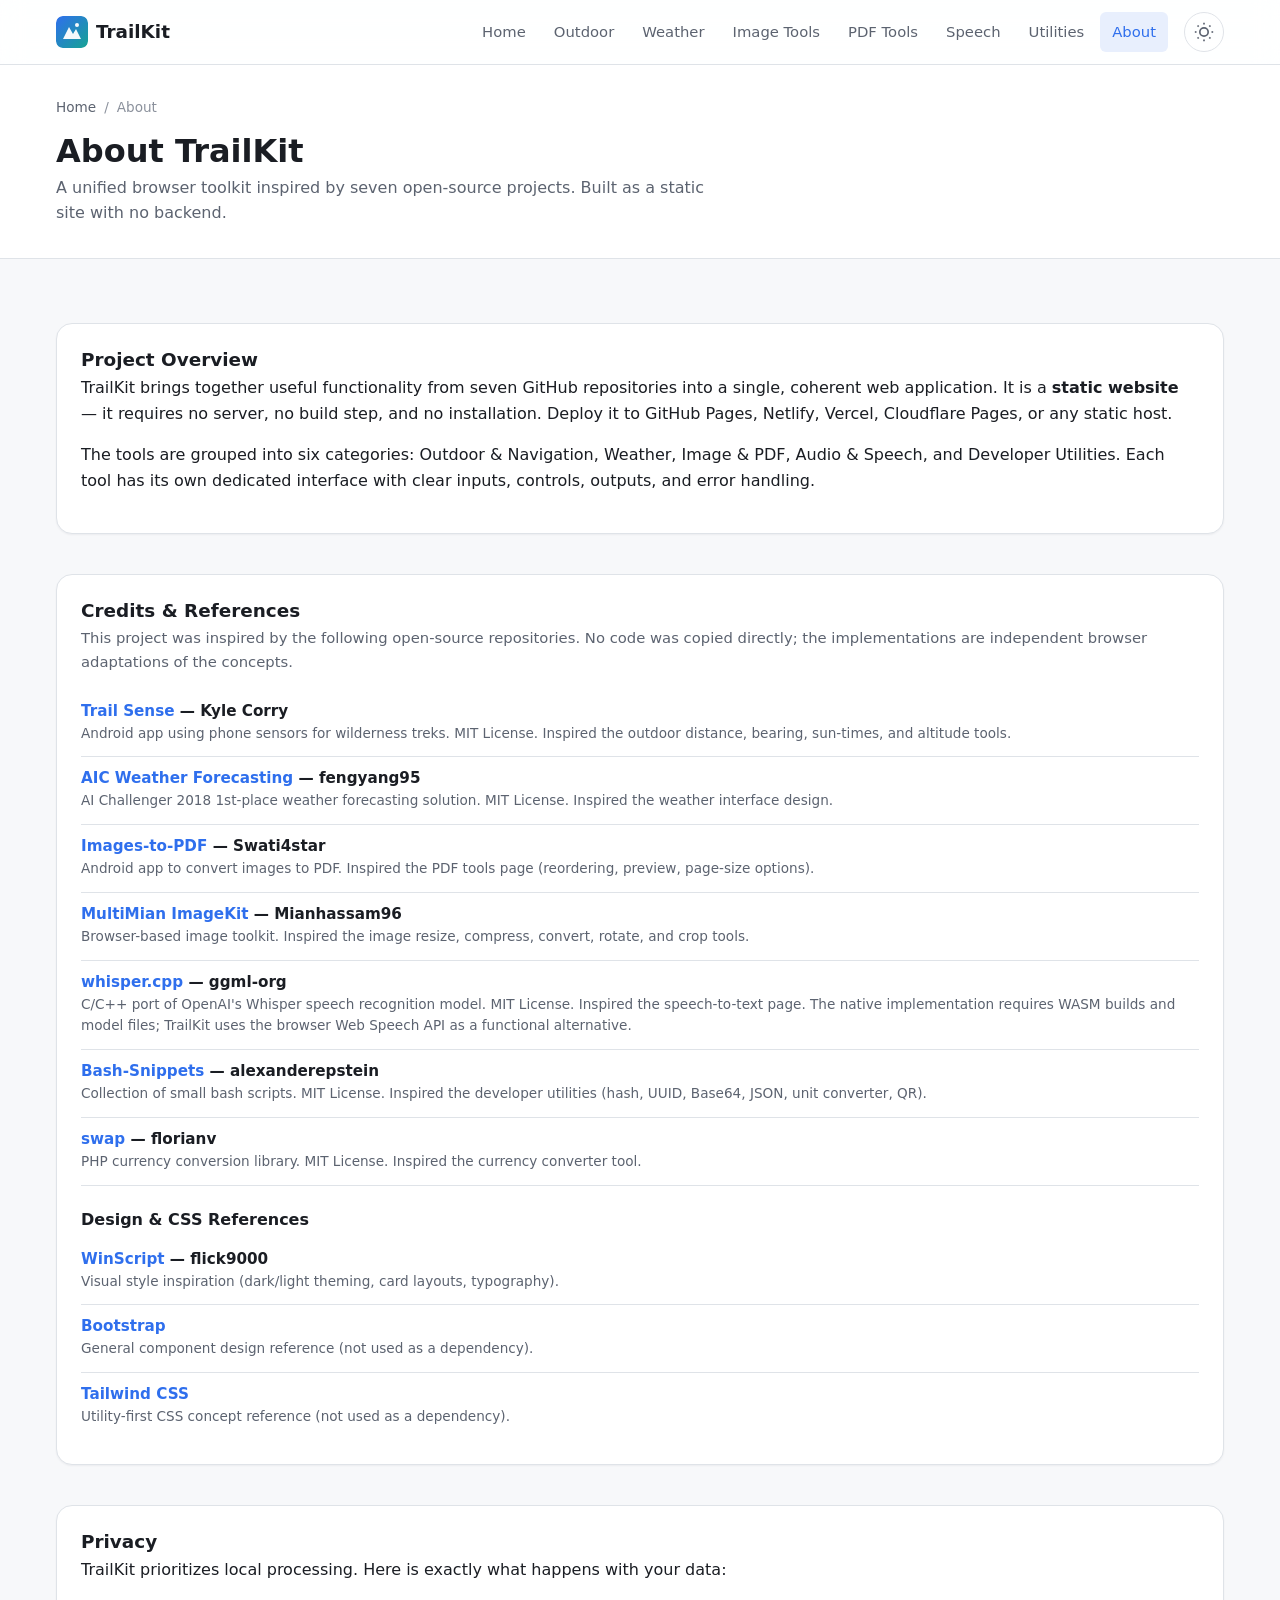
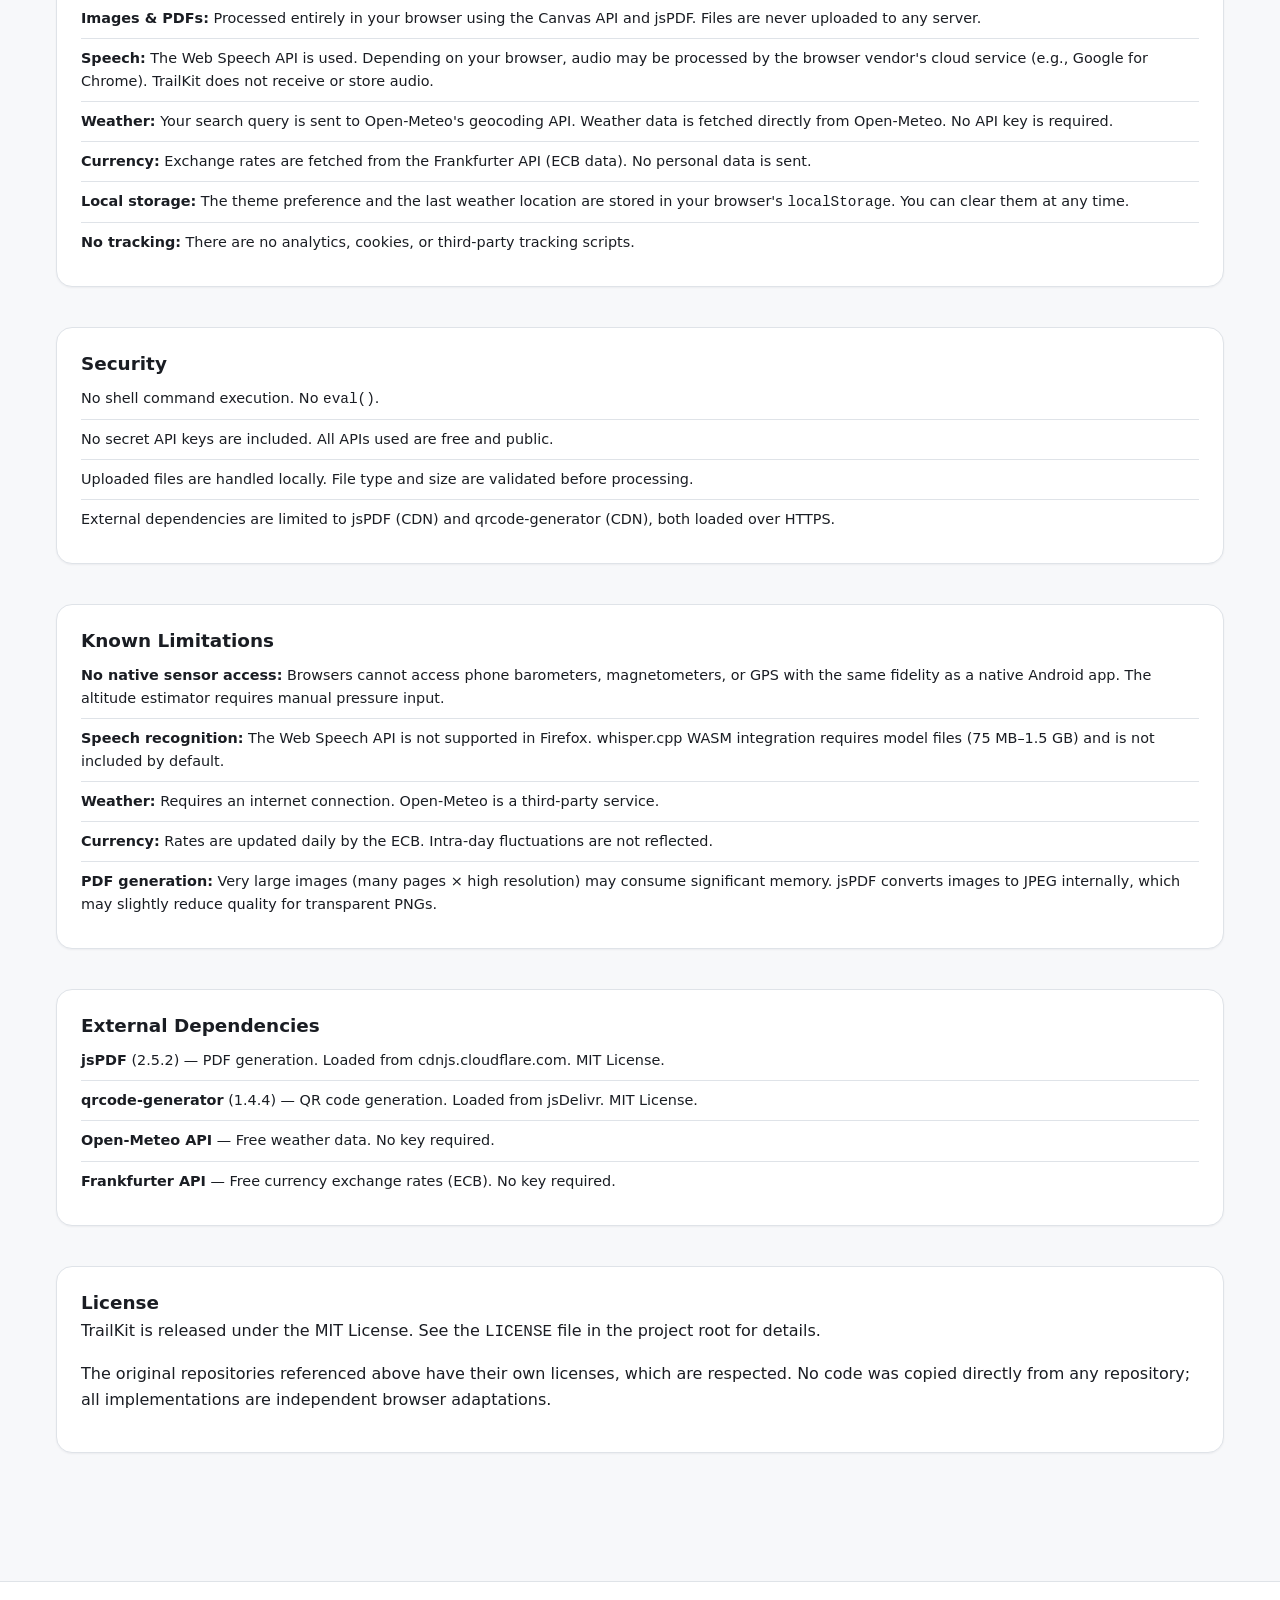
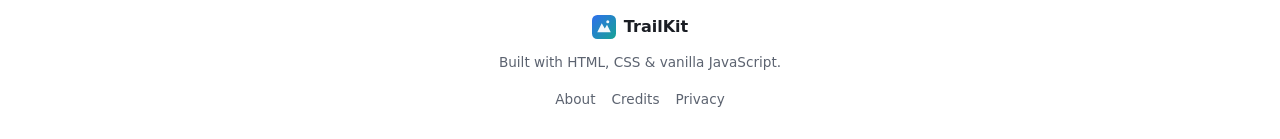
==== pages/about.html @ 89e48602 "Add files via upload" ====
<!DOCTYPE html>
<html lang="en" data-theme="light">
<head>
  <meta charset="UTF-8">
  <meta name="viewport" content="width=device-width, initial-scale=1.0">
  <meta name="description" content="About TrailKit — credits, privacy, security, and known limitations.">
  <title>About — TrailKit</title>
  <link rel="icon" href="../assets/images/logo.svg" type="image/svg+xml">
  <link rel="stylesheet" href="../assets/css/style.css">
  <link rel="stylesheet" href="../assets/css/responsive.css">
  <link rel="stylesheet" href="../assets/css/animations.css">
</head>
<body id="about-page">
  <a href="#main-content" class="skip-link">Skip to main content</a>
  <header class="site-header" id="site-header">
    <div class="header-inner container">
      <a href="../index.html" class="logo" aria-label="TrailKit home">
        <img src="../assets/images/logo.svg" alt="" width="32" height="32" aria-hidden="true">
        <span class="logo-text">TrailKit</span>
      </a>
      <button class="nav-toggle" id="nav-toggle" aria-label="Toggle navigation" aria-expanded="false" aria-controls="main-nav">
        <span class="nav-toggle-bar"></span><span class="nav-toggle-bar"></span><span class="nav-toggle-bar"></span>
      </button>
      <nav class="main-nav" id="main-nav" aria-label="Primary">
        <ul class="nav-list">
          <li><a href="../index.html" class="nav-link">Home</a></li>
          <li><a href="outdoor.html" class="nav-link">Outdoor</a></li>
          <li><a href="weather.html" class="nav-link">Weather</a></li>
          <li><a href="image-tools.html" class="nav-link">Image Tools</a></li>
          <li><a href="pdf-tools.html" class="nav-link">PDF Tools</a></li>
          <li><a href="speech.html" class="nav-link">Speech</a></li>
          <li><a href="utilities.html" class="nav-link">Utilities</a></li>
          <li><a href="about.html" class="nav-link active">About</a></li>
        </ul>
      </nav>
      <button class="theme-toggle" id="theme-toggle" aria-label="Switch to dark theme" title="Toggle theme">
        <svg class="icon-sun" width="20" height="20" viewBox="0 0 24 24" fill="none" stroke="currentColor" stroke-width="2" aria-hidden="true"><circle cx="12" cy="12" r="5"/><line x1="12" y1="1" x2="12" y2="3"/><line x1="12" y1="21" x2="12" y2="23"/><line x1="4.22" y1="4.22" x2="5.64" y2="5.64"/><line x1="18.36" y1="18.36" x2="19.78" y2="19.78"/><line x1="1" y1="12" x2="3" y2="12"/><line x1="21" y1="12" x2="23" y2="12"/><line x1="4.22" y1="19.78" x2="5.64" y2="18.36"/><line x1="18.36" y1="5.64" x2="19.78" y2="4.22"/></svg>
        <svg class="icon-moon" width="20" height="20" viewBox="0 0 24 24" fill="none" stroke="currentColor" stroke-width="2" aria-hidden="true"><path d="M21 12.79A9 9 0 1 1 11.21 3 7 7 0 0 0 21 12.79z"/></svg>
      </button>
    </div>
  </header>

  <main id="main-content">
    <div class="page-header">
      <div class="container">
        <nav class="breadcrumb" aria-label="Breadcrumb">
          <a href="../index.html">Home</a><span aria-hidden="true">/</span><span>About</span>
        </nav>
        <h1>About TrailKit</h1>
        <p>A unified browser toolkit inspired by seven open-source projects. Built as a static site with no backend.</p>
      </div>
    </div>

    <section class="section">
      <div class="container tool-layout tool-layout-wide">

        <div class="card">
          <h2 class="card-title">Project Overview</h2>
          <p>TrailKit brings together useful functionality from seven GitHub repositories into a single, coherent web application. It is a <strong>static website</strong> — it requires no server, no build step, and no installation. Deploy it to GitHub Pages, Netlify, Vercel, Cloudflare Pages, or any static host.</p>
          <p>The tools are grouped into six categories: Outdoor &amp; Navigation, Weather, Image &amp; PDF, Audio &amp; Speech, and Developer Utilities. Each tool has its own dedicated interface with clear inputs, controls, outputs, and error handling.</p>
        </div>

        <div class="card" id="credits">
          <h2 class="card-title">Credits &amp; References</h2>
          <p class="card-desc">This project was inspired by the following open-source repositories. No code was copied directly; the implementations are independent browser adaptations of the concepts.</p>

          <div class="credit-item">
            <div>
              <h4><a href="https://github.com/kylecorry31/Trail-Sense" target="_blank" rel="noopener noreferrer">Trail Sense</a> — Kyle Corry</h4>
              <p>Android app using phone sensors for wilderness treks. MIT License. Inspired the outdoor distance, bearing, sun-times, and altitude tools.</p>
            </div>
          </div>

          <div class="credit-item">
            <div>
              <h4><a href="https://github.com/fengyang95/AIC_Weather_Forecasting" target="_blank" rel="noopener noreferrer">AIC Weather Forecasting</a> — fengyang95</h4>
              <p>AI Challenger 2018 1st-place weather forecasting solution. MIT License. Inspired the weather interface design.</p>
            </div>
          </div>

          <div class="credit-item">
            <div>
              <h4><a href="https://github.com/Swati4star/Images-to-PDF" target="_blank" rel="noopener noreferrer">Images-to-PDF</a> — Swati4star</h4>
              <p>Android app to convert images to PDF. Inspired the PDF tools page (reordering, preview, page-size options).</p>
            </div>
          </div>

          <div class="credit-item">
            <div>
              <h4><a href="https://github.com/Mianhassam96/MultiMian-ImageKit" target="_blank" rel="noopener noreferrer">MultiMian ImageKit</a> — Mianhassam96</h4>
              <p>Browser-based image toolkit. Inspired the image resize, compress, convert, rotate, and crop tools.</p>
            </div>
          </div>

          <div class="credit-item">
            <div>
              <h4><a href="https://github.com/ggml-org/whisper.cpp" target="_blank" rel="noopener noreferrer">whisper.cpp</a> — ggml-org</h4>
              <p>C/C++ port of OpenAI's Whisper speech recognition model. MIT License. Inspired the speech-to-text page. The native implementation requires WASM builds and model files; TrailKit uses the browser Web Speech API as a functional alternative.</p>
            </div>
          </div>

          <div class="credit-item">
            <div>
              <h4><a href="https://github.com/alexanderepstein/Bash-Snippets" target="_blank" rel="noopener noreferrer">Bash-Snippets</a> — alexanderepstein</h4>
              <p>Collection of small bash scripts. MIT License. Inspired the developer utilities (hash, UUID, Base64, JSON, unit converter, QR).</p>
            </div>
          </div>

          <div class="credit-item">
            <div>
              <h4><a href="https://github.com/florianv/swap" target="_blank" rel="noopener noreferrer">swap</a> — florianv</h4>
              <p>PHP currency conversion library. MIT License. Inspired the currency converter tool.</p>
            </div>
          </div>

          <h3 style="margin-top:var(--space-5);font-size:1rem">Design &amp; CSS References</h3>
          <div class="credit-item">
            <div>
              <h4><a href="https://github.com/flick9000/winscript" target="_blank" rel="noopener noreferrer">WinScript</a> — flick9000</h4>
              <p>Visual style inspiration (dark/light theming, card layouts, typography).</p>
            </div>
          </div>
          <div class="credit-item">
            <div>
              <h4><a href="https://getbootstrap.com/" target="_blank" rel="noopener noreferrer">Bootstrap</a></h4>
              <p>General component design reference (not used as a dependency).</p>
            </div>
          </div>
          <div class="credit-item">
            <div>
              <h4><a href="https://tailwindcss.com/" target="_blank" rel="noopener noreferrer">Tailwind CSS</a></h4>
              <p>Utility-first CSS concept reference (not used as a dependency).</p>
            </div>
          </div>
        </div>

        <div class="card" id="privacy">
          <h2 class="card-title">Privacy</h2>
          <p>TrailKit prioritizes local processing. Here is exactly what happens with your data:</p>
          <ul class="list-plain">
            <li><strong>Images &amp; PDFs:</strong> Processed entirely in your browser using the Canvas API and jsPDF. Files are never uploaded to any server.</li>
            <li><strong>Speech:</strong> The Web Speech API is used. Depending on your browser, audio may be processed by the browser vendor's cloud service (e.g., Google for Chrome). TrailKit does not receive or store audio.</li>
            <li><strong>Weather:</strong> Your search query is sent to Open-Meteo's geocoding API. Weather data is fetched directly from Open-Meteo. No API key is required.</li>
            <li><strong>Currency:</strong> Exchange rates are fetched from the Frankfurter API (ECB data). No personal data is sent.</li>
            <li><strong>Local storage:</strong> The theme preference and the last weather location are stored in your browser's <code>localStorage</code>. You can clear them at any time.</li>
            <li><strong>No tracking:</strong> There are no analytics, cookies, or third-party tracking scripts.</li>
          </ul>
        </div>

        <div class="card" id="security">
          <h2 class="card-title">Security</h2>
          <ul class="list-plain">
            <li>No shell command execution. No <code>eval()</code>.</li>
            <li>No secret API keys are included. All APIs used are free and public.</li>
            <li>Uploaded files are handled locally. File type and size are validated before processing.</li>
            <li>External dependencies are limited to jsPDF (CDN) and qrcode-generator (CDN), both loaded over HTTPS.</li>
          </ul>
        </div>

        <div class="card" id="limitations">
          <h2 class="card-title">Known Limitations</h2>
          <ul class="list-plain">
            <li><strong>No native sensor access:</strong> Browsers cannot access phone barometers, magnetometers, or GPS with the same fidelity as a native Android app. The altitude estimator requires manual pressure input.</li>
            <li><strong>Speech recognition:</strong> The Web Speech API is not supported in Firefox. whisper.cpp WASM integration requires model files (75 MB–1.5 GB) and is not included by default.</li>
            <li><strong>Weather:</strong> Requires an internet connection. Open-Meteo is a third-party service.</li>
            <li><strong>Currency:</strong> Rates are updated daily by the ECB. Intra-day fluctuations are not reflected.</li>
            <li><strong>PDF generation:</strong> Very large images (many pages × high resolution) may consume significant memory. jsPDF converts images to JPEG internally, which may slightly reduce quality for transparent PNGs.</li>
          </ul>
        </div>

        <div class="card">
          <h2 class="card-title">External Dependencies</h2>
          <ul class="list-plain">
            <li><strong>jsPDF</strong> (2.5.2) — PDF generation. Loaded from cdnjs.cloudflare.com. MIT License.</li>
            <li><strong>qrcode-generator</strong> (1.4.4) — QR code generation. Loaded from jsDelivr. MIT License.</li>
            <li><strong>Open-Meteo API</strong> — Free weather data. No key required.</li>
            <li><strong>Frankfurter API</strong> — Free currency exchange rates (ECB). No key required.</li>
          </ul>
        </div>

        <div class="card">
          <h2 class="card-title">License</h2>
          <p>TrailKit is released under the MIT License. See the <code>LICENSE</code> file in the project root for details.</p>
          <p>The original repositories referenced above have their own licenses, which are respected. No code was copied directly from any repository; all implementations are independent browser adaptations.</p>
        </div>

      </div>
    </section>
  </main>

  <footer class="site-footer">
    <div class="container footer-inner">
      <div class="footer-brand"><img src="../assets/images/logo.svg" alt="" width="24" height="24" aria-hidden="true"><span>TrailKit</span></div>
      <p class="footer-note">Built with HTML, CSS &amp; vanilla JavaScript.</p>
      <nav aria-label="Footer"><ul class="footer-links"><li><a href="about.html">About</a></li><li><a href="about.html#credits">Credits</a></li><li><a href="about.html#privacy">Privacy</a></li></ul></nav>
    </div>
  </footer>

  <script src="../assets/js/theme.js"></script>
  <script src="../assets/js/navigation.js"></script>
  <script src="../assets/js/app.js"></script>
</body>
</html>
---- assets/css/style.css ----
/* ==========================================================================
   TrailKit — Core Stylesheet
   Design system: tokens, reset, layout, components
   ========================================================================== */

/* ---- Design Tokens ---- */
:root {
  --color-bg: #f7f8fa;
  --color-bg-alt: #eef0f4;
  --color-surface: #ffffff;
  --color-surface-2: #f2f4f7;
  --color-border: #dfe3e8;
  --color-text: #1a1d23;
  --color-text-muted: #5c6370;
  --color-text-subtle: #8b919c;
  --color-primary: #2f6fed;
  --color-primary-hover: #1f5bd1;
  --color-primary-soft: #e8effd;
  --color-accent: #16a394;
  --color-danger: #d93a3a;
  --color-danger-soft: #fdecec;
  --color-success: #1f9d55;
  --color-success-soft: #e9f7ef;
  --color-warning: #b7791f;
  --color-warning-soft: #fdf6e6;

  --shadow-sm: 0 1px 2px rgba(16, 24, 40, 0.05);
  --shadow-md: 0 4px 12px rgba(16, 24, 40, 0.08);
  --shadow-lg: 0 12px 32px rgba(16, 24, 40, 0.12);
  --shadow-focus: 0 0 0 3px rgba(47, 111, 237, 0.35);

  --radius-sm: 6px;
  --radius-md: 10px;
  --radius-lg: 16px;
  --radius-full: 999px;

  --font-sans: system-ui, -apple-system, "Segoe UI", Roboto, Helvetica, Arial, sans-serif;
  --font-mono: ui-monospace, "SF Mono", "Cascadia Code", Menlo, Consolas, monospace;

  --space-1: 0.25rem;
  --space-2: 0.5rem;
  --space-3: 0.75rem;
  --space-4: 1rem;
  --space-5: 1.5rem;
  --space-6: 2rem;
  --space-7: 3rem;
  --space-8: 4rem;

  --container-max: 1200px;
  --header-height: 64px;

  --transition-fast: 150ms ease;
  --transition-base: 250ms ease;
  --transition-slow: 400ms cubic-bezier(0.22, 1, 0.36, 1);
}

[data-theme="dark"] {
  --color-bg: #0f1117;
  --color-bg-alt: #161923;
  --color-surface: #1c1f2a;
  --color-surface-2: #252936;
  --color-border: #2e3341;
  --color-text: #e8eaef;
  --color-text-muted: #9aa1b0;
  --color-text-subtle: #6b7280;
  --color-primary: #5b8def;
  --color-primary-hover: #7aa5f5;
  --color-primary-soft: #1e2a45;
  --color-accent: #2dd4bf;
  --color-danger: #f05252;
  --color-danger-soft: #3a1e1e;
  --color-success: #34d399;
  --color-success-soft: #14301f;
  --color-warning: #fbbf24;
  --color-warning-soft: #362b12;

  --shadow-sm: 0 1px 2px rgba(0, 0, 0, 0.4);
  --shadow-md: 0 4px 12px rgba(0, 0, 0, 0.5);
  --shadow-lg: 0 12px 32px rgba(0, 0, 0, 0.6);
  --shadow-focus: 0 0 0 3px rgba(91, 141, 239, 0.45);
}

/* ---- Reset & Base ---- */
*, *::before, *::after { box-sizing: border-box; }

html { scroll-behavior: smooth; }

body {
  margin: 0;
  font-family: var(--font-sans);
  font-size: 1rem;
  line-height: 1.6;
  color: var(--color-text);
  background: var(--color-bg);
  -webkit-font-smoothing: antialiased;
  text-rendering: optimizeLegibility;
}

img, svg { display: block; max-width: 100%; }

a { color: var(--color-primary); text-decoration: none; }
a:hover { text-decoration: underline; }

button, input, select, textarea { font: inherit; color: inherit; }

h1, h2, h3, h4 { margin: 0 0 0.5em; line-height: 1.25; font-weight: 700; }

p { margin: 0 0 1em; }

/* Focus visibility */
:focus-visible {
  outline: none;
  box-shadow: var(--shadow-focus);
  border-radius: var(--radius-sm);
}

/* Skip link */
.skip-link {
  position: absolute;
  top: -100px;
  left: var(--space-4);
  z-index: 1000;
  padding: var(--space-2) var(--space-4);
  background: var(--color-primary);
  color: #fff;
  border-radius: var(--radius-sm);
  transition: top var(--transition-fast);
}
.skip-link:focus { top: var(--space-2); text-decoration: none; }

/* ---- Layout ---- */
.container {
  width: 100%;
  max-width: var(--container-max);
  margin-inline: auto;
  padding-inline: var(--space-4);
}

.section { padding-block: var(--space-8); }
.section-alt { background: var(--color-bg-alt); }

.section-header { max-width: 640px; margin-bottom: var(--space-6); }
.section-title { font-size: clamp(1.5rem, 3vw, 2rem); }
.section-subtitle { color: var(--color-text-muted); margin: 0; }

.hidden { display: none !important; }

/* ---- Header ---- */
.site-header {
  position: sticky;
  top: 0;
  z-index: 100;
  background: color-mix(in srgb, var(--color-surface) 88%, transparent);
  backdrop-filter: blur(12px);
  -webkit-backdrop-filter: blur(12px);
  border-bottom: 1px solid var(--color-border);
}

.header-inner {
  display: flex;
  align-items: center;
  gap: var(--space-4);
  height: var(--header-height);
}

.logo {
  display: inline-flex;
  align-items: center;
  gap: var(--space-2);
  font-weight: 800;
  font-size: 1.15rem;
  color: var(--color-text);
  text-decoration: none;
  flex-shrink: 0;
}
.logo:hover { text-decoration: none; }
.logo img { border-radius: var(--radius-sm); }

.main-nav { margin-left: auto; }

.nav-list {
  display: flex;
  gap: var(--space-1);
  list-style: none;
  margin: 0;
  padding: 0;
}

.nav-link {
  display: inline-block;
  padding: var(--space-2) var(--space-3);
  border-radius: var(--radius-sm);
  color: var(--color-text-muted);
  font-size: 0.925rem;
  font-weight: 500;
  text-decoration: none;
  transition: background var(--transition-fast), color var(--transition-fast);
}
.nav-link:hover { background: var(--color-surface-2); color: var(--color-text); text-decoration: none; }
.nav-link.active { color: var(--color-primary); background: var(--color-primary-soft); }

.nav-toggle {
  display: none;
  flex-direction: column;
  justify-content: center;
  gap: 5px;
  width: 44px;
  height: 44px;
  margin-left: auto;
  padding: var(--space-2);
  background: transparent;
  border: 1px solid var(--color-border);
  border-radius: var(--radius-sm);
  cursor: pointer;
}
.nav-toggle-bar {
  display: block;
  width: 100%;
  height: 2px;
  background: var(--color-text);
  border-radius: 2px;
  transition: transform var(--transition-base), opacity var(--transition-base);
}
.nav-toggle[aria-expanded="true"] .nav-toggle-bar:nth-child(1) { transform: translateY(7px) rotate(45deg); }
.nav-toggle[aria-expanded="true"] .nav-toggle-bar:nth-child(2) { opacity: 0; }
.nav-toggle[aria-expanded="true"] .nav-toggle-bar:nth-child(3) { transform: translateY(-7px) rotate(-45deg); }

.theme-toggle {
  display: inline-flex;
  align-items: center;
  justify-content: center;
  width: 40px;
  height: 40px;
  flex-shrink: 0;
  background: transparent;
  border: 1px solid var(--color-border);
  border-radius: var(--radius-full);
  color: var(--color-text-muted);
  cursor: pointer;
  transition: background var(--transition-fast), color var(--transition-fast), border-color var(--transition-fast);
}
.theme-toggle:hover { background: var(--color-surface-2); color: var(--color-text); }
.theme-toggle .icon-moon { display: none; }
[data-theme="dark"] .theme-toggle .icon-sun { display: none; }
[data-theme="dark"] .theme-toggle .icon-moon { display: block; }

/* ---- Hero ---- */
.hero {
  padding-block: var(--space-8);
  background: linear-gradient(160deg, var(--color-primary-soft) 0%, var(--color-bg) 60%);
  border-bottom: 1px solid var(--color-border);
}
.hero-inner {
  display: grid;
  grid-template-columns: 1.1fr 0.9fr;
  gap: var(--space-7);
  align-items: center;
}
.hero-title {
  font-size: clamp(2rem, 5vw, 3.25rem);
  letter-spacing: -0.02em;
}
.hero-title .highlight { color: var(--color-primary); }
.hero-subtitle {
  font-size: 1.125rem;
  color: var(--color-text-muted);
  max-width: 46ch;
}
.hero-actions { display: flex; gap: var(--space-3); flex-wrap: wrap; margin-top: var(--space-4); }

.hero-visual {
  position: relative;
  min-height: 260px;
}
.hero-card {
  position: absolute;
  display: flex;
  align-items: center;
  gap: var(--space-2);
  padding: var(--space-3) var(--space-4);
  background: var(--color-surface);
  border: 1px solid var(--color-border);
  border-radius: var(--radius-md);
  box-shadow: var(--shadow-md);
  font-size: 0.9rem;
  font-weight: 600;
  color: var(--color-text-muted);
  animation: float 6s ease-in-out infinite;
}
.hero-card svg { color: var(--color-primary); flex-shrink: 0; }
.hero-card-1 { top: 8%; left: 4%; animation-delay: 0s; }
.hero-card-2 { top: 40%; right: 2%; animation-delay: 1.5s; }
.hero-card-3 { bottom: 6%; left: 14%; animation-delay: 3s; }

/* ---- Buttons ---- */
.btn {
  display: inline-flex;
  align-items: center;
  justify-content: center;
  gap: var(--space-2);
  min-height: 44px;
  padding: var(--space-2) var(--space-5);
  border: 1px solid transparent;
  border-radius: var(--radius-md);
  font-size: 0.95rem;
  font-weight: 600;
  line-height: 1;
  cursor: pointer;
  text-decoration: none;
  transition: background var(--transition-fast), color var(--transition-fast), border-color var(--transition-fast), transform var(--transition-fast), box-shadow var(--transition-fast);
  user-select: none;
}
.btn:active { transform: translateY(1px); }
.btn:disabled { opacity: 0.55; cursor: not-allowed; transform: none; }

.btn-primary { background: var(--color-primary); color: #fff; }
.btn-primary:hover:not(:disabled) { background: var(--color-primary-hover); text-decoration: none; box-shadow: var(--shadow-md); }

.btn-outline { background: var(--color-surface); color: var(--color-text); border-color: var(--color-border); }
.btn-outline:hover:not(:disabled) { background: var(--color-surface-2); text-decoration: none; }

.btn-danger { background: var(--color-danger); color: #fff; }
.btn-danger:hover:not(:disabled) { filter: brightness(0.92); text-decoration: none; }

.btn-ghost { background: transparent; color: var(--color-text-muted); border-color: transparent; }
.btn-ghost:hover:not(:disabled) { background: var(--color-surface-2); color: var(--color-text); text-decoration: none; }

.btn-sm { min-height: 36px; padding: var(--space-1) var(--space-3); font-size: 0.85rem; }
.btn-block { width: 100%; }

/* ---- Forms & Inputs ---- */
.field { margin-bottom: var(--space-4); }
.field label {
  display: block;
  margin-bottom: var(--space-1);
  font-size: 0.875rem;
  font-weight: 600;
  color: var(--color-text);
}
.field-hint { display: block; margin-top: var(--space-1); font-size: 0.8rem; color: var(--color-text-subtle); }

.input, .select, .textarea {
  width: 100%;
  min-height: 44px;
  padding: var(--space-2) var(--space-3);
  background: var(--color-surface);
  border: 1px solid var(--color-border);
  border-radius: var(--radius-sm);
  color: var(--color-text);
  transition: border-color var(--transition-fast), box-shadow var(--transition-fast);
}
.input:focus, .select:focus, .textarea:focus {
  outline: none;
  border-color: var(--color-primary);
  box-shadow: var(--shadow-focus);
}
.textarea { min-height: 120px; resize: vertical; font-family: var(--font-mono); font-size: 0.9rem; }
.input[type="color"] { padding: 2px; height: 44px; cursor: pointer; }
input[type="range"] { width: 100%; accent-color: var(--color-primary); }

.input-group { display: flex; gap: var(--space-2); }
.input-group .input { flex: 1; }

.search-input { max-width: 480px; }

/* ---- Cards ---- */
.card {
  background: var(--color-surface);
  border: 1px solid var(--color-border);
  border-radius: var(--radius-lg);
  padding: var(--space-5);
  box-shadow: var(--shadow-sm);
}
.card + .card { margin-top: var(--space-4); }

.card-title { font-size: 1.15rem; margin-bottom: var(--space-1); }
.card-desc { color: var(--color-text-muted); font-size: 0.925rem; margin-bottom: var(--space-4); }

/* ---- Tool Grid ---- */
.tool-search { margin-bottom: var(--space-4); }

.category-filter {
  display: flex;
  flex-wrap: wrap;
  gap: var(--space-2);
  margin-bottom: var(--space-5);
}
.filter-btn {
  padding: var(--space-2) var(--space-4);
  background: var(--color-surface);
  border: 1px solid var(--color-border);
  border-radius: var(--radius-full);
  font-size: 0.875rem;
  font-weight: 500;
  color: var(--color-text-muted);
  cursor: pointer;
  transition: all var(--transition-fast);
}
.filter-btn:hover { border-color: var(--color-primary); color: var(--color-primary); }
.filter-btn.active { background: var(--color-primary); border-color: var(--color-primary); color: #fff; }

.tool-grid {
  display: grid;
  grid-template-columns: repeat(auto-fill, minmax(280px, 1fr));
  gap: var(--space-4);
}

.tool-card {
  display: flex;
  flex-direction: column;
  background: var(--color-surface);
  border: 1px solid var(--color-border);
  border-radius: var(--radius-lg);
  padding: var(--space-5);
  box-shadow: var(--shadow-sm);
  transition: transform var(--transition-base), box-shadow var(--transition-base), border-color var(--transition-base);
  text-decoration: none;
  color: inherit;
}
.tool-card:hover {
  transform: translateY(-3px);
  box-shadow: var(--shadow-lg);
  border-color: var(--color-primary);
  text-decoration: none;
}
.tool-card-icon {
  display: inline-flex;
  align-items: center;
  justify-content: center;
  width: 44px;
  height: 44px;
  margin-bottom: var(--space-3);
  border-radius: var(--radius-md);
  background: var(--color-primary-soft);
  color: var(--color-primary);
}
.tool-card-title { font-size: 1.05rem; margin-bottom: var(--space-1); }
.tool-card-desc { font-size: 0.875rem; color: var(--color-text-muted); margin: 0; flex: 1; }
.tool-card-tag {
  align-self: flex-start;
  margin-top: var(--space-3);
  padding: 2px 10px;
  font-size: 0.75rem;
  font-weight: 600;
  border-radius: var(--radius-full);
  background: var(--color-surface-2);
  color: var(--color-text-muted);
  text-transform: capitalize;
}

.no-results { text-align: center; color: var(--color-text-muted); padding: var(--space-6); }

/* ---- Feature Grid ---- */
.feature-grid {
  display: grid;
  grid-template-columns: repeat(auto-fit, minmax(260px, 1fr));
  gap: var(--space-5);
}
.feature-card {
  background: var(--color-surface);
  border: 1px solid var(--color-border);
  border-radius: var(--radius-lg);
  padding: var(--space-5);
}
.feature-icon {
  display: inline-flex;
  align-items: center;
  justify-content: center;
  width: 52px;
  height: 52px;
  margin-bottom: var(--space-3);
  border-radius: var(--radius-md);
  background: var(--color-primary-soft);
  color: var(--color-primary);
}
.feature-card h3 { font-size: 1.05rem; }
.feature-card p { font-size: 0.9rem; color: var(--color-text-muted); margin: 0; }

/* ---- Tool Page Layout ---- */
.page-header {
  padding-block: var(--space-6);
  border-bottom: 1px solid var(--color-border);
  background: var(--color-surface);
}
.page-header h1 { font-size: clamp(1.5rem, 3vw, 2rem); margin-bottom: var(--space-1); }
.page-header p { color: var(--color-text-muted); margin: 0; max-width: 65ch; }
.breadcrumb {
  display: flex;
  gap: var(--space-2);
  font-size: 0.85rem;
  color: var(--color-text-subtle);
  margin-bottom: var(--space-3);
}
.breadcrumb a { color: var(--color-text-muted); }

.tool-layout { display: grid; gap: var(--space-5); }
.tool-panel { display: grid; grid-template-columns: 1fr 1fr; gap: var(--space-5); align-items: start; }
.tool-panel-wide { grid-template-columns: 1fr; }

/* ---- Tabs ---- */
.tabs {
  display: flex;
  gap: var(--space-1);
  border-bottom: 1px solid var(--color-border);
  margin-bottom: var(--space-5);
  overflow-x: auto;
  scrollbar-width: thin;
}
.tab-btn {
  padding: var(--space-3) var(--space-4);
  background: transparent;
  border: none;
  border-bottom: 2px solid transparent;
  color: var(--color-text-muted);
  font-weight: 600;
  font-size: 0.9rem;
  cursor: pointer;
  white-space: nowrap;
  transition: color var(--transition-fast), border-color var(--transition-fast);
}
.tab-btn:hover { color: var(--color-text); }
.tab-btn.active { color: var(--color-primary); border-bottom-color: var(--color-primary); }
.tab-panel { display: none; }
.tab-panel.active { display: block; }

/* ---- Alerts ---- */
.alert {
  display: flex;
  gap: var(--space-3);
  padding: var(--space-3) var(--space-4);
  border-radius: var(--radius-md);
  font-size: 0.9rem;
  margin-bottom: var(--space-4);
  border: 1px solid transparent;
}
.alert svg { flex-shrink: 0; margin-top: 2px; }
.alert-error { background: var(--color-danger-soft); color: var(--color-danger); border-color: color-mix(in srgb, var(--color-danger) 30%, transparent); }
.alert-success { background: var(--color-success-soft); color: var(--color-success); border-color: color-mix(in srgb, var(--color-success) 30%, transparent); }
.alert-info { background: var(--color-primary-soft); color: var(--color-primary); border-color: color-mix(in srgb, var(--color-primary) 30%, transparent); }
.alert-warning { background: var(--color-warning-soft); color: var(--color-warning); border-color: color-mix(in srgb, var(--color-warning) 30%, transparent); }

/* ---- Dropzone ---- */
.dropzone {
  display: flex;
  flex-direction: column;
  align-items: center;
  justify-content: center;
  gap: var(--space-2);
  padding: var(--space-6);
  border: 2px dashed var(--color-border);
  border-radius: var(--radius-lg);
  background: var(--color-surface-2);
  text-align: center;
  cursor: pointer;
  transition: border-color var(--transition-fast), background var(--transition-fast);
}
.dropzone:hover, .dropzone.dragover {
  border-color: var(--color-primary);
  background: var(--color-primary-soft);
}
.dropzone svg { color: var(--color-text-subtle); }
.dropzone p { margin: 0; color: var(--color-text-muted); font-size: 0.9rem; }
.dropzone strong { color: var(--color-primary); }

/* ---- Image Grid ---- */
.image-grid {
  display: grid;
  grid-template-columns: repeat(auto-fill, minmax(140px, 1fr));
  gap: var(--space-3);
}
.image-item {
  position: relative;
  border: 1px solid var(--color-border);
  border-radius: var(--radius-md);
  overflow: hidden;
  background: var(--color-surface-2);
  aspect-ratio: 1;
}
.image-item img { width: 100%; height: 100%; object-fit: cover; }
.image-item-actions {
  position: absolute;
  inset: auto 0 0 0;
  display: flex;
  gap: 2px;
  padding: 4px;
  background: rgba(0,0,0,0.55);
  opacity: 0;
  transition: opacity var(--transition-fast);
}
.image-item:hover .image-item-actions,
.image-item:focus-within .image-item-actions { opacity: 1; }
.image-item-actions button {
  flex: 1;
  min-height: 30px;
  padding: 2px;
  background: rgba(255,255,255,0.15);
  color: #fff;
  border: none;
  border-radius: 4px;
  font-size: 0.75rem;
  cursor: pointer;
}
.image-item-actions button:hover { background: rgba(255,255,255,0.3); }
.image-item-index {
  position: absolute;
  top: 6px;
  left: 6px;
  padding: 1px 7px;
  background: rgba(0,0,0,0.6);
  color: #fff;
  border-radius: var(--radius-full);
  font-size: 0.7rem;
  font-weight: 600;
}

/* ---- Result / Output Boxes ---- */
.result-box {
  padding: var(--space-4);
  background: var(--color-surface-2);
  border: 1px solid var(--color-border);
  border-radius: var(--radius-md);
  font-size: 0.9rem;
}
.result-box pre {
  margin: 0;
  white-space: pre-wrap;
  word-break: break-word;
  font-family: var(--font-mono);
  font-size: 0.85rem;
}
.stat-grid {
  display: grid;
  grid-template-columns: repeat(auto-fit, minmax(120px, 1fr));
  gap: var(--space-3);
}
.stat {
  padding: var(--space-3);
  background: var(--color-surface);
  border: 1px solid var(--color-border);
  border-radius: var(--radius-md);
  text-align: center;
}
.stat-value { font-size: 1.25rem; font-weight: 700; color: var(--color-primary); }
.stat-label { font-size: 0.75rem; color: var(--color-text-muted); text-transform: uppercase; letter-spacing: 0.04em; }

/* ---- Preview Canvas / Image ---- */
.preview-frame {
  display: flex;
  align-items: center;
  justify-content: center;
  min-height: 220px;
  padding: var(--space-3);
  background: var(--color-surface-2);
  border: 1px solid var(--color-border);
  border-radius: var(--radius-md);
  overflow: hidden;
}
.preview-frame img, .preview-frame canvas {
  max-width: 100%;
  max-height: 360px;
  border-radius: var(--radius-sm);
  box-shadow: var(--shadow-sm);
}

/* ---- Progress ---- */
.progress {
  height: 8px;
  background: var(--color-surface-2);
  border-radius: var(--radius-full);
  overflow: hidden;
}
.progress-bar {
  height: 100%;
  width: 0%;
  background: var(--color-primary);
  border-radius: var(--radius-full);
  transition: width var(--transition-base);
}

/* ---- List Utility ---- */
.list-plain { list-style: none; margin: 0; padding: 0; }
.list-plain li { padding: var(--space-2) 0; border-bottom: 1px solid var(--color-border); font-size: 0.9rem; }
.list-plain li:last-child { border-bottom: none; }

/* ---- Credits List ---- */
.credit-item { display: flex; gap: var(--space-3); padding: var(--space-3) 0; border-bottom: 1px solid var(--color-border); }
.credit-item:last-child { border-bottom: none; }
.credit-item h4 { margin: 0 0 2px; font-size: 0.95rem; }
.credit-item p { margin: 0; font-size: 0.85rem; color: var(--color-text-muted); }

/* ---- Footer ---- */
.site-footer {
  margin-top: var(--space-8);
  padding-block: var(--space-6);
  border-top: 1px solid var(--color-border);
  background: var(--color-surface);
}
.footer-inner { display: flex; flex-direction: column; align-items: center; gap: var(--space-3); text-align: center; }
.footer-brand { display: inline-flex; align-items: center; gap: var(--space-2); font-weight: 700; }
.footer-note { font-size: 0.85rem; color: var(--color-text-muted); margin: 0; }
.footer-links { display: flex; gap: var(--space-4); list-style: none; margin: 0; padding: 0; }
.footer-links a { font-size: 0.85rem; color: var(--color-text-muted); }
.footer-links a:hover { color: var(--color-primary); }
---- assets/css/responsive.css ----
/* ==========================================================================
   TrailKit — Responsive Styles
   Breakpoints: 1024px (tablet landscape), 768px (tablet), 560px (mobile)
   ========================================================================== */

@media (max-width: 1024px) {
  .hero-inner { grid-template-columns: 1fr; }
  .hero-visual { min-height: 220px; }
  .tool-panel { grid-template-columns: 1fr; }
}

@media (max-width: 820px) {
  .nav-toggle { display: flex; }

  .main-nav {
    position: fixed;
    top: var(--header-height);
    left: 0;
    right: 0;
    background: var(--color-surface);
    border-bottom: 1px solid var(--color-border);
    box-shadow: var(--shadow-md);
    padding: var(--space-3);
    transform: translateY(-120%);
    opacity: 0;
    visibility: hidden;
    transition: transform var(--transition-base), opacity var(--transition-base), visibility var(--transition-base);
    max-height: calc(100vh - var(--header-height));
    overflow-y: auto;
    z-index: 99;
  }
  .main-nav.open {
    transform: translateY(0);
    opacity: 1;
    visibility: visible;
  }
  .nav-list { flex-direction: column; gap: 2px; }
  .nav-link { display: block; padding: var(--space-3) var(--space-4); font-size: 1rem; }

  .theme-toggle { margin-left: 0; }
}

@media (max-width: 560px) {
  :root { --space-8: 2.5rem; --space-7: 2rem; }

  .hero { padding-block: var(--space-6); }
  .hero-actions { flex-direction: column; }
  .hero-actions .btn { width: 100%; }
  .hero-visual { display: none; }

  .section { padding-block: var(--space-6); }

  .tool-grid { grid-template-columns: 1fr; }

  .category-filter { overflow-x: auto; flex-wrap: nowrap; padding-bottom: var(--space-1); }
  .filter-btn { flex-shrink: 0; }

  .input-group { flex-direction: column; }

  .card { padding: var(--space-4); }

  .image-grid { grid-template-columns: repeat(auto-fill, minmax(110px, 1fr)); }

  .footer-links { flex-direction: column; gap: var(--space-2); }

  .header-inner { gap: var(--space-2); }
  .logo-text { display: none; }
}

@media (max-width: 380px) {
  .tool-card { padding: var(--space-4); }
  .stat-grid { grid-template-columns: 1fr 1fr; }
}
---- assets/css/animations.css ----
/* ==========================================================================
   TrailKit — Animations
   Lightweight, GPU-friendly, respects prefers-reduced-motion
   ========================================================================== */

@keyframes float {
  0%, 100% { transform: translateY(0); }
  50% { transform: translateY(-10px); }
}

@keyframes fadeInUp {
  from { opacity: 0; transform: translateY(16px); }
  to { opacity: 1; transform: translateY(0); }
}

@keyframes spin {
  to { transform: rotate(360deg); }
}

@keyframes pulse {
  0%, 100% { opacity: 1; }
  50% { opacity: 0.5; }
}

/* Reveal-on-scroll */
.reveal {
  opacity: 0;
  transform: translateY(16px);
}
.reveal.visible {
  animation: fadeInUp 0.5s var(--transition-slow, cubic-bezier(0.22, 1, 0.36, 1)) forwards;
}

/* Spinner utility */
.spinner {
  display: inline-block;
  width: 18px;
  height: 18px;
  border: 2px solid currentColor;
  border-top-color: transparent;
  border-radius: 50%;
  animation: spin 0.7s linear infinite;
}

/* Loading state for buttons */
.btn.loading { position: relative; color: transparent; pointer-events: none; }
.btn.loading::after {
  content: "";
  position: absolute;
  top: 50%;
  left: 50%;
  width: 18px;
  height: 18px;
  margin: -9px 0 0 -9px;
  border: 2px solid rgba(255,255,255,0.4);
  border-top-color: #fff;
  border-radius: 50%;
  animation: spin 0.7s linear infinite;
}
.btn-outline.loading::after, .btn-ghost.loading::after {
  border-color: color-mix(in srgb, var(--color-primary) 30%, transparent);
  border-top-color: var(--color-primary);
}

/* Reduced motion */
@media (prefers-reduced-motion: reduce) {
  *, *::before, *::after {
    animation-duration: 0.01ms !important;
    animation-iteration-count: 1 !important;
    transition-duration: 0.01ms !important;
    scroll-behavior: auto !important;
  }
  .reveal { opacity: 1; transform: none; }
  .hero-card { animation: none; }
}
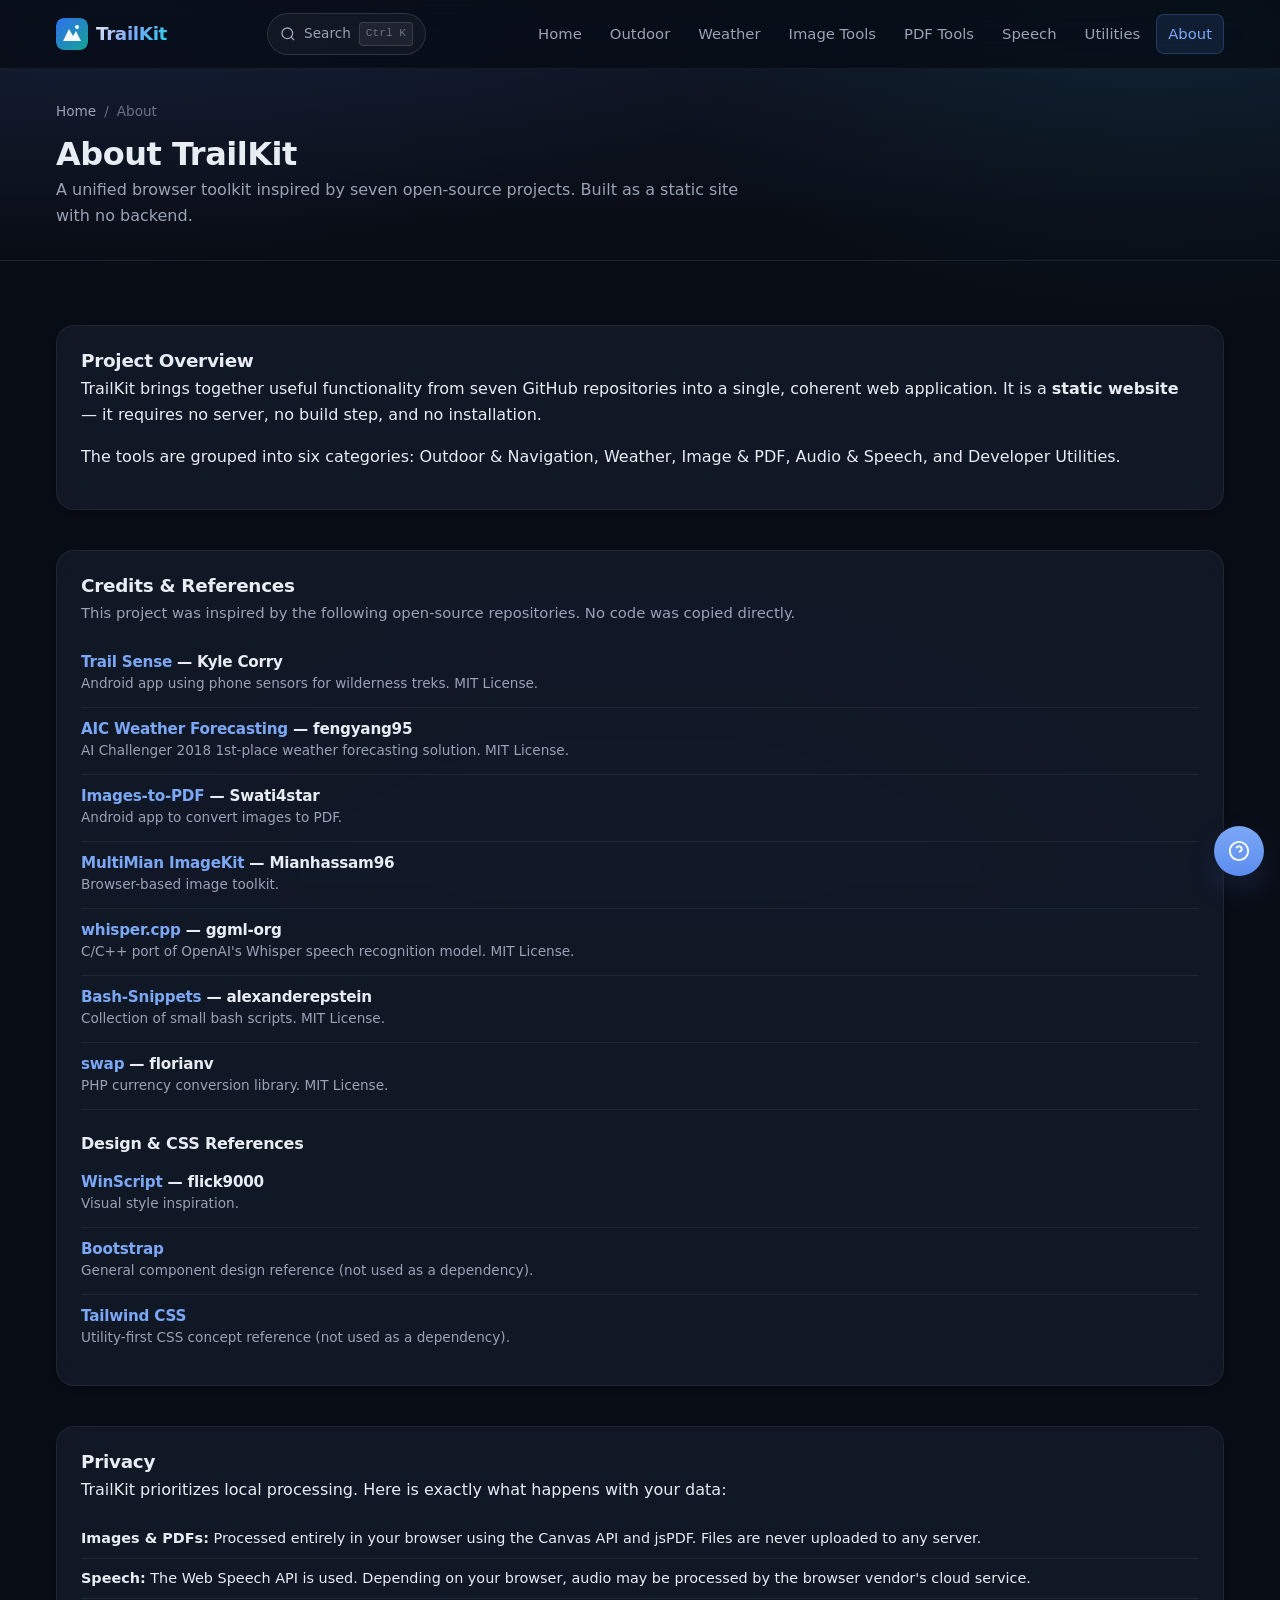
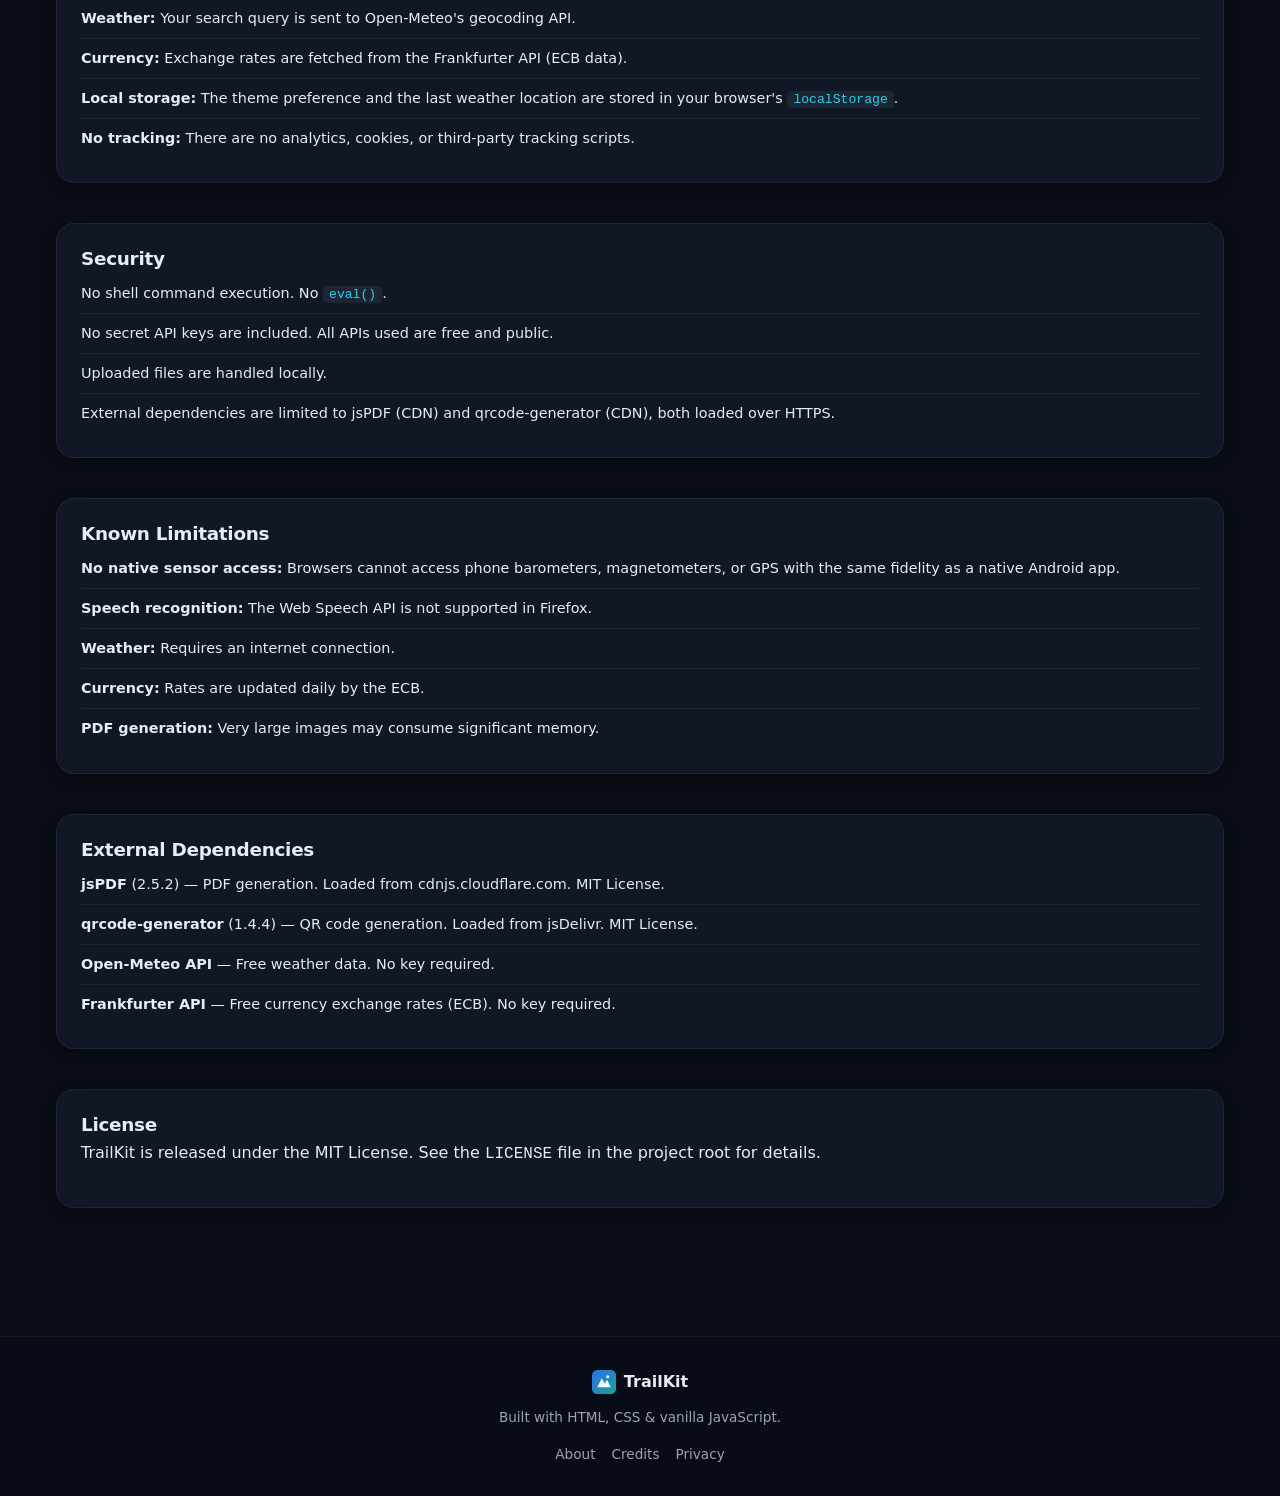
==== commit 92c655d0: "Add files via upload" ====
--- a/pages/about.html
+++ b/pages/about.html
@@ -1,14 +1,17 @@
 <!DOCTYPE html>
-<html lang="en" data-theme="light">
+<html lang="en" data-theme="dark">
 <head>
   <meta charset="UTF-8">
-  <meta name="viewport" content="width=device-width, initial-scale=1.0">
+  <meta name="viewport" content="width=device-width, initial-scale=1.0, viewport-fit=cover">
   <meta name="description" content="About TrailKit — credits, privacy, security, and known limitations.">
+  <meta name="theme-color" content="#05070d">
   <title>About — TrailKit</title>
   <link rel="icon" href="../assets/images/logo.svg" type="image/svg+xml">
   <link rel="stylesheet" href="../assets/css/style.css">
   <link rel="stylesheet" href="../assets/css/responsive.css">
   <link rel="stylesheet" href="../assets/css/animations.css">
+  <link rel="manifest" href="../manifest.webmanifest">
+  <link rel="stylesheet" href="../assets/css/mobile.css">
 </head>
 <body id="about-page">
   <a href="#main-content" class="skip-link">Skip to main content</a>
@@ -18,6 +21,11 @@
         <img src="../assets/images/logo.svg" alt="" width="32" height="32" aria-hidden="true">
         <span class="logo-text">TrailKit</span>
       </a>
+      <button class="cmd-trigger" id="cmd-trigger" aria-label="Open command palette">
+        <svg width="16" height="16" viewBox="0 0 24 24" fill="none" stroke="currentColor" stroke-width="2" aria-hidden="true"><circle cx="11" cy="11" r="8"/><line x1="21" y1="21" x2="16.65" y2="16.65"/></svg>
+        <span class="cmd-trigger-text">Search</span>
+        <kbd class="cmd-trigger-kbd">Ctrl K</kbd>
+      </button>
       <button class="nav-toggle" id="nav-toggle" aria-label="Toggle navigation" aria-expanded="false" aria-controls="main-nav">
         <span class="nav-toggle-bar"></span><span class="nav-toggle-bar"></span><span class="nav-toggle-bar"></span>
       </button>
@@ -33,10 +41,6 @@
           <li><a href="about.html" class="nav-link active">About</a></li>
         </ul>
       </nav>
-      <button class="theme-toggle" id="theme-toggle" aria-label="Switch to dark theme" title="Toggle theme">
-        <svg class="icon-sun" width="20" height="20" viewBox="0 0 24 24" fill="none" stroke="currentColor" stroke-width="2" aria-hidden="true"><circle cx="12" cy="12" r="5"/><line x1="12" y1="1" x2="12" y2="3"/><line x1="12" y1="21" x2="12" y2="23"/><line x1="4.22" y1="4.22" x2="5.64" y2="5.64"/><line x1="18.36" y1="18.36" x2="19.78" y2="19.78"/><line x1="1" y1="12" x2="3" y2="12"/><line x1="21" y1="12" x2="23" y2="12"/><line x1="4.22" y1="19.78" x2="5.64" y2="18.36"/><line x1="18.36" y1="5.64" x2="19.78" y2="4.22"/></svg>
-        <svg class="icon-moon" width="20" height="20" viewBox="0 0 24 24" fill="none" stroke="currentColor" stroke-width="2" aria-hidden="true"><path d="M21 12.79A9 9 0 1 1 11.21 3 7 7 0 0 0 21 12.79z"/></svg>
-      </button>
     </div>
   </header>
 
@@ -56,60 +60,60 @@
 
         <div class="card">
           <h2 class="card-title">Project Overview</h2>
-          <p>TrailKit brings together useful functionality from seven GitHub repositories into a single, coherent web application. It is a <strong>static website</strong> — it requires no server, no build step, and no installation. Deploy it to GitHub Pages, Netlify, Vercel, Cloudflare Pages, or any static host.</p>
-          <p>The tools are grouped into six categories: Outdoor &amp; Navigation, Weather, Image &amp; PDF, Audio &amp; Speech, and Developer Utilities. Each tool has its own dedicated interface with clear inputs, controls, outputs, and error handling.</p>
+          <p>TrailKit brings together useful functionality from seven GitHub repositories into a single, coherent web application. It is a <strong>static website</strong> — it requires no server, no build step, and no installation.</p>
+          <p>The tools are grouped into six categories: Outdoor &amp; Navigation, Weather, Image &amp; PDF, Audio &amp; Speech, and Developer Utilities.</p>
         </div>
 
         <div class="card" id="credits">
           <h2 class="card-title">Credits &amp; References</h2>
-          <p class="card-desc">This project was inspired by the following open-source repositories. No code was copied directly; the implementations are independent browser adaptations of the concepts.</p>
+          <p class="card-desc">This project was inspired by the following open-source repositories. No code was copied directly.</p>
 
           <div class="credit-item">
             <div>
               <h4><a href="https://github.com/kylecorry31/Trail-Sense" target="_blank" rel="noopener noreferrer">Trail Sense</a> — Kyle Corry</h4>
-              <p>Android app using phone sensors for wilderness treks. MIT License. Inspired the outdoor distance, bearing, sun-times, and altitude tools.</p>
+              <p>Android app using phone sensors for wilderness treks. MIT License.</p>
             </div>
           </div>
 
           <div class="credit-item">
             <div>
               <h4><a href="https://github.com/fengyang95/AIC_Weather_Forecasting" target="_blank" rel="noopener noreferrer">AIC Weather Forecasting</a> — fengyang95</h4>
-              <p>AI Challenger 2018 1st-place weather forecasting solution. MIT License. Inspired the weather interface design.</p>
+              <p>AI Challenger 2018 1st-place weather forecasting solution. MIT License.</p>
             </div>
           </div>
 
           <div class="credit-item">
             <div>
               <h4><a href="https://github.com/Swati4star/Images-to-PDF" target="_blank" rel="noopener noreferrer">Images-to-PDF</a> — Swati4star</h4>
-              <p>Android app to convert images to PDF. Inspired the PDF tools page (reordering, preview, page-size options).</p>
+              <p>Android app to convert images to PDF.</p>
             </div>
           </div>
 
           <div class="credit-item">
             <div>
               <h4><a href="https://github.com/Mianhassam96/MultiMian-ImageKit" target="_blank" rel="noopener noreferrer">MultiMian ImageKit</a> — Mianhassam96</h4>
-              <p>Browser-based image toolkit. Inspired the image resize, compress, convert, rotate, and crop tools.</p>
+              <p>Browser-based image toolkit.</p>
             </div>
           </div>
 
           <div class="credit-item">
             <div>
               <h4><a href="https://github.com/ggml-org/whisper.cpp" target="_blank" rel="noopener noreferrer">whisper.cpp</a> — ggml-org</h4>
-              <p>C/C++ port of OpenAI's Whisper speech recognition model. MIT License. Inspired the speech-to-text page. The native implementation requires WASM builds and model files; TrailKit uses the browser Web Speech API as a functional alternative.</p>
+              <p>C/C++ port of OpenAI's Whisper speech recognition model. MIT License.</p>
             </div>
           </div>
 
           <div class="credit-item">
             <div>
               <h4><a href="https://github.com/alexanderepstein/Bash-Snippets" target="_blank" rel="noopener noreferrer">Bash-Snippets</a> — alexanderepstein</h4>
-              <p>Collection of small bash scripts. MIT License. Inspired the developer utilities (hash, UUID, Base64, JSON, unit converter, QR).</p>
+              <p>Collection of small bash scripts. MIT License.</p>
             </div>
           </div>
 
           <div class="credit-item">
             <div>
               <h4><a href="https://github.com/florianv/swap" target="_blank" rel="noopener noreferrer">swap</a> — florianv</h4>
-              <p>PHP currency conversion library. MIT License. Inspired the currency converter tool.</p>
+              <p>PHP currency conversion library. MIT License.</p>
             </div>
           </div>
 
@@ -117,7 +121,7 @@
           <div class="credit-item">
             <div>
               <h4><a href="https://github.com/flick9000/winscript" target="_blank" rel="noopener noreferrer">WinScript</a> — flick9000</h4>
-              <p>Visual style inspiration (dark/light theming, card layouts, typography).</p>
+              <p>Visual style inspiration.</p>
             </div>
           </div>
           <div class="credit-item">
@@ -139,10 +143,10 @@
           <p>TrailKit prioritizes local processing. Here is exactly what happens with your data:</p>
           <ul class="list-plain">
             <li><strong>Images &amp; PDFs:</strong> Processed entirely in your browser using the Canvas API and jsPDF. Files are never uploaded to any server.</li>
-            <li><strong>Speech:</strong> The Web Speech API is used. Depending on your browser, audio may be processed by the browser vendor's cloud service (e.g., Google for Chrome). TrailKit does not receive or store audio.</li>
-            <li><strong>Weather:</strong> Your search query is sent to Open-Meteo's geocoding API. Weather data is fetched directly from Open-Meteo. No API key is required.</li>
-            <li><strong>Currency:</strong> Exchange rates are fetched from the Frankfurter API (ECB data). No personal data is sent.</li>
-            <li><strong>Local storage:</strong> The theme preference and the last weather location are stored in your browser's <code>localStorage</code>. You can clear them at any time.</li>
+            <li><strong>Speech:</strong> The Web Speech API is used. Depending on your browser, audio may be processed by the browser vendor's cloud service.</li>
+            <li><strong>Weather:</strong> Your search query is sent to Open-Meteo's geocoding API.</li>
+            <li><strong>Currency:</strong> Exchange rates are fetched from the Frankfurter API (ECB data).</li>
+            <li><strong>Local storage:</strong> The theme preference and the last weather location are stored in your browser's <code>localStorage</code>.</li>
             <li><strong>No tracking:</strong> There are no analytics, cookies, or third-party tracking scripts.</li>
           </ul>
         </div>
@@ -152,7 +156,7 @@
           <ul class="list-plain">
             <li>No shell command execution. No <code>eval()</code>.</li>
             <li>No secret API keys are included. All APIs used are free and public.</li>
-            <li>Uploaded files are handled locally. File type and size are validated before processing.</li>
+            <li>Uploaded files are handled locally.</li>
             <li>External dependencies are limited to jsPDF (CDN) and qrcode-generator (CDN), both loaded over HTTPS.</li>
           </ul>
         </div>
@@ -160,11 +164,11 @@
         <div class="card" id="limitations">
           <h2 class="card-title">Known Limitations</h2>
           <ul class="list-plain">
-            <li><strong>No native sensor access:</strong> Browsers cannot access phone barometers, magnetometers, or GPS with the same fidelity as a native Android app. The altitude estimator requires manual pressure input.</li>
-            <li><strong>Speech recognition:</strong> The Web Speech API is not supported in Firefox. whisper.cpp WASM integration requires model files (75 MB–1.5 GB) and is not included by default.</li>
-            <li><strong>Weather:</strong> Requires an internet connection. Open-Meteo is a third-party service.</li>
-            <li><strong>Currency:</strong> Rates are updated daily by the ECB. Intra-day fluctuations are not reflected.</li>
-            <li><strong>PDF generation:</strong> Very large images (many pages × high resolution) may consume significant memory. jsPDF converts images to JPEG internally, which may slightly reduce quality for transparent PNGs.</li>
+            <li><strong>No native sensor access:</strong> Browsers cannot access phone barometers, magnetometers, or GPS with the same fidelity as a native Android app.</li>
+            <li><strong>Speech recognition:</strong> The Web Speech API is not supported in Firefox.</li>
+            <li><strong>Weather:</strong> Requires an internet connection.</li>
+            <li><strong>Currency:</strong> Rates are updated daily by the ECB.</li>
+            <li><strong>PDF generation:</strong> Very large images may consume significant memory.</li>
           </ul>
         </div>
 
@@ -181,7 +185,6 @@
         <div class="card">
           <h2 class="card-title">License</h2>
           <p>TrailKit is released under the MIT License. See the <code>LICENSE</code> file in the project root for details.</p>
-          <p>The original repositories referenced above have their own licenses, which are respected. No code was copied directly from any repository; all implementations are independent browser adaptations.</p>
         </div>
 
       </div>
@@ -196,8 +199,15 @@
     </div>
   </footer>
 
+  <script src="../assets/js/state.js"></script>
+  <script src="../assets/js/notify.js"></script>
+  <script src="../assets/js/tool-engine.js"></script>
   <script src="../assets/js/theme.js"></script>
   <script src="../assets/js/navigation.js"></script>
+  <script src="../assets/js/favorites.js"></script>
+  <script src="../assets/js/command-palette.js"></script>
+  <script src="../assets/js/help.js"></script>
+  <script src="../assets/js/mobile.js"></script>
   <script src="../assets/js/app.js"></script>
 </body>
 </html>
--- a/assets/css/style.css
+++ b/assets/css/style.css
@@ -1,42 +1,74 @@
 /* ==========================================================================
-   TrailKit — Core Stylesheet
-   Design system: tokens, reset, layout, components
+   TrailKit — Core Stylesheet (Dark-Only)
+   High-end immersive dark theme with glassmorphism & ambient glows
    ========================================================================== */
 
 /* ---- Design Tokens ---- */
 :root {
-  --color-bg: #f7f8fa;
-  --color-bg-alt: #eef0f4;
-  --color-surface: #ffffff;
-  --color-surface-2: #f2f4f7;
-  --color-border: #dfe3e8;
-  --color-text: #1a1d23;
-  --color-text-muted: #5c6370;
-  --color-text-subtle: #8b919c;
-  --color-primary: #2f6fed;
-  --color-primary-hover: #1f5bd1;
-  --color-primary-soft: #e8effd;
-  --color-accent: #16a394;
-  --color-danger: #d93a3a;
-  --color-danger-soft: #fdecec;
-  --color-success: #1f9d55;
-  --color-success-soft: #e9f7ef;
-  --color-warning: #b7791f;
-  --color-warning-soft: #fdf6e6;
-
-  --shadow-sm: 0 1px 2px rgba(16, 24, 40, 0.05);
-  --shadow-md: 0 4px 12px rgba(16, 24, 40, 0.08);
-  --shadow-lg: 0 12px 32px rgba(16, 24, 40, 0.12);
-  --shadow-focus: 0 0 0 3px rgba(47, 111, 237, 0.35);
-
-  --radius-sm: 6px;
-  --radius-md: 10px;
-  --radius-lg: 16px;
+  /* Backgrounds — deep space layers */
+  --bg-0: #05070d;
+  --bg-1: #090d16;
+  --bg-2: #0f172a;
+  --bg-3: #131a2a;
+  --bg-radial-1: rgba(91, 141, 239, 0.10);
+  --bg-radial-2: rgba(34, 211, 238, 0.06);
+
+  /* Surfaces — glass */
+  --surface: rgba(22, 28, 42, 0.72);
+  --surface-solid: #161c2a;
+  --surface-2: rgba(30, 38, 56, 0.55);
+  --surface-3: #1e2638;
+
+  /* Borders */
+  --border: rgba(255, 255, 255, 0.06);
+  --border-strong: rgba(255, 255, 255, 0.12);
+  --border-glow: rgba(91, 141, 239, 0.45);
+
+  /* Text */
+  --text: #e8ecf3;
+  --text-muted: #9aa3b6;
+  --text-subtle: #6b7384;
+
+  /* Primary / accent */
+  --primary: #5b8def;
+  --primary-bright: #7ba7f5;
+  --primary-deep: #3d6fd1;
+  --primary-soft: rgba(91, 141, 239, 0.12);
+  --primary-glow: rgba(91, 141, 239, 0.38);
+
+  --accent: #22d3ee;
+  --accent-soft: rgba(34, 211, 238, 0.12);
+  --accent-glow: rgba(34, 211, 238, 0.42);
+
+  /* Semantic */
+  --success: #34d399;
+  --success-soft: rgba(52, 211, 153, 0.12);
+  --warning: #fbbf24;
+  --warning-soft: rgba(251, 191, 36, 0.12);
+  --danger: #f87171;
+  --danger-soft: rgba(248, 113, 113, 0.12);
+
+  /* Shadows */
+  --shadow-xs: 0 1px 2px rgba(0, 0, 0, 0.35);
+  --shadow-sm: 0 4px 14px rgba(0, 0, 0, 0.35);
+  --shadow-md: 0 10px 28px rgba(0, 0, 0, 0.45);
+  --shadow-lg: 0 24px 56px rgba(0, 0, 0, 0.55);
+  --shadow-glow: 0 0 0 1px var(--border), 0 12px 40px -10px var(--primary-glow);
+  --shadow-focus: 0 0 0 3px rgba(91, 141, 239, 0.45);
+
+  /* Radii */
+  --radius-xs: 6px;
+  --radius-sm: 8px;
+  --radius-md: 12px;
+  --radius-lg: 18px;
+  --radius-xl: 24px;
   --radius-full: 999px;
 
-  --font-sans: system-ui, -apple-system, "Segoe UI", Roboto, Helvetica, Arial, sans-serif;
-  --font-mono: ui-monospace, "SF Mono", "Cascadia Code", Menlo, Consolas, monospace;
-
+  /* Typography */
+  --font-sans: system-ui, -apple-system, "Segoe UI", Roboto, "Inter", Helvetica, Arial, sans-serif;
+  --font-mono: ui-monospace, "SF Mono", "JetBrains Mono", Menlo, Consolas, monospace;
+
+  /* Spacing */
   --space-1: 0.25rem;
   --space-2: 0.5rem;
   --space-3: 0.75rem;
@@ -46,73 +78,77 @@
   --space-7: 3rem;
   --space-8: 4rem;
 
+  /* Layout */
   --container-max: 1200px;
-  --header-height: 64px;
-
-  --transition-fast: 150ms ease;
-  --transition-base: 250ms ease;
-  --transition-slow: 400ms cubic-bezier(0.22, 1, 0.36, 1);
-}
-
-[data-theme="dark"] {
-  --color-bg: #0f1117;
-  --color-bg-alt: #161923;
-  --color-surface: #1c1f2a;
-  --color-surface-2: #252936;
-  --color-border: #2e3341;
-  --color-text: #e8eaef;
-  --color-text-muted: #9aa1b0;
-  --color-text-subtle: #6b7280;
-  --color-primary: #5b8def;
-  --color-primary-hover: #7aa5f5;
-  --color-primary-soft: #1e2a45;
-  --color-accent: #2dd4bf;
-  --color-danger: #f05252;
-  --color-danger-soft: #3a1e1e;
-  --color-success: #34d399;
-  --color-success-soft: #14301f;
-  --color-warning: #fbbf24;
-  --color-warning-soft: #362b12;
-
-  --shadow-sm: 0 1px 2px rgba(0, 0, 0, 0.4);
-  --shadow-md: 0 4px 12px rgba(0, 0, 0, 0.5);
-  --shadow-lg: 0 12px 32px rgba(0, 0, 0, 0.6);
-  --shadow-focus: 0 0 0 3px rgba(91, 141, 239, 0.45);
+  --header-height: 68px;
+
+  /* Motion — butter-smooth cubic beziers */
+  --ease-out: cubic-bezier(0.22, 1, 0.36, 1);
+  --ease-in-out: cubic-bezier(0.65, 0, 0.35, 1);
+  --ease-spring: cubic-bezier(0.34, 1.56, 0.64, 1);
+  --transition-fast: 160ms var(--ease-out);
+  --transition-base: 280ms var(--ease-out);
+  --transition-slow: 480ms var(--ease-out);
 }
 
 /* ---- Reset & Base ---- */
 *, *::before, *::after { box-sizing: border-box; }
 
-html { scroll-behavior: smooth; }
+html {
+  scroll-behavior: smooth;
+  -webkit-text-size-adjust: 100%;
+  text-size-adjust: 100%;
+  color-scheme: dark;
+}
 
 body {
   margin: 0;
   font-family: var(--font-sans);
   font-size: 1rem;
   line-height: 1.6;
-  color: var(--color-text);
-  background: var(--color-bg);
+  color: var(--text);
+  background-color: var(--bg-1);
+  background-image:
+    radial-gradient(1200px 600px at 10% -10%, var(--bg-radial-1), transparent 60%),
+    radial-gradient(900px 500px at 90% 5%, var(--bg-radial-2), transparent 55%),
+    radial-gradient(1000px 700px at 50% 110%, rgba(91, 141, 239, 0.05), transparent 60%);
+  background-attachment: fixed;
   -webkit-font-smoothing: antialiased;
+  -moz-osx-font-smoothing: grayscale;
   text-rendering: optimizeLegibility;
+  min-height: 100vh;
 }
 
 img, svg { display: block; max-width: 100%; }
-
-a { color: var(--color-primary); text-decoration: none; }
-a:hover { text-decoration: underline; }
+img { user-select: none; }
+
+a { color: var(--primary-bright); text-decoration: none; transition: color var(--transition-fast); }
+a:hover { color: var(--accent); text-decoration: none; }
 
 button, input, select, textarea { font: inherit; color: inherit; }
 
-h1, h2, h3, h4 { margin: 0 0 0.5em; line-height: 1.25; font-weight: 700; }
-
+h1, h2, h3, h4 { margin: 0 0 0.5em; line-height: 1.2; font-weight: 700; letter-spacing: -0.015em; }
 p { margin: 0 0 1em; }
 
-/* Focus visibility */
+::selection { background: var(--primary-glow); color: #fff; }
+
+/* Focus */
 :focus-visible {
   outline: none;
   box-shadow: var(--shadow-focus);
   border-radius: var(--radius-sm);
 }
+
+/* Custom scrollbar */
+::-webkit-scrollbar { width: 10px; height: 10px; }
+::-webkit-scrollbar-track { background: transparent; }
+::-webkit-scrollbar-thumb {
+  background: rgba(255, 255, 255, 0.08);
+  border-radius: var(--radius-full);
+  border: 2px solid transparent;
+  background-clip: padding-box;
+}
+::-webkit-scrollbar-thumb:hover { background: rgba(255, 255, 255, 0.16); background-clip: padding-box; }
 
 /* Skip link */
 .skip-link {
@@ -121,12 +157,12 @@
   left: var(--space-4);
   z-index: 1000;
   padding: var(--space-2) var(--space-4);
-  background: var(--color-primary);
+  background: var(--primary);
   color: #fff;
   border-radius: var(--radius-sm);
   transition: top var(--transition-fast);
 }
-.skip-link:focus { top: var(--space-2); text-decoration: none; }
+.skip-link:focus { top: var(--space-2); }
 
 /* ---- Layout ---- */
 .container {
@@ -137,23 +173,30 @@
 }
 
 .section { padding-block: var(--space-8); }
-.section-alt { background: var(--color-bg-alt); }
-
-.section-header { max-width: 640px; margin-bottom: var(--space-6); }
+.section-alt {
+  background: linear-gradient(180deg, transparent, rgba(255, 255, 255, 0.015) 50%, transparent);
+}
+
+.section-header { max-width: 680px; margin-bottom: var(--space-6); }
 .section-title { font-size: clamp(1.5rem, 3vw, 2rem); }
-.section-subtitle { color: var(--color-text-muted); margin: 0; }
+.section-subtitle { color: var(--text-muted); margin: 0; }
 
 .hidden { display: none !important; }
+.sr-only {
+  position: absolute; width: 1px; height: 1px; padding: 0; margin: -1px;
+  overflow: hidden; clip: rect(0,0,0,0); white-space: nowrap; border: 0;
+}
 
 /* ---- Header ---- */
 .site-header {
   position: sticky;
   top: 0;
   z-index: 100;
-  background: color-mix(in srgb, var(--color-surface) 88%, transparent);
-  backdrop-filter: blur(12px);
-  -webkit-backdrop-filter: blur(12px);
-  border-bottom: 1px solid var(--color-border);
+  background: rgba(9, 13, 22, 0.72);
+  backdrop-filter: blur(20px) saturate(160%);
+  -webkit-backdrop-filter: blur(20px) saturate(160%);
+  border-bottom: 1px solid var(--border);
+  transition: background var(--transition-base);
 }
 
 .header-inner {
@@ -169,12 +212,17 @@
   gap: var(--space-2);
   font-weight: 800;
   font-size: 1.15rem;
-  color: var(--color-text);
-  text-decoration: none;
+  letter-spacing: -0.02em;
+  color: var(--text);
   flex-shrink: 0;
 }
-.logo:hover { text-decoration: none; }
 .logo img { border-radius: var(--radius-sm); }
+.logo-text {
+  background: linear-gradient(120deg, #e8ecf3 0%, #7ba7f5 50%, #22d3ee 100%);
+  -webkit-background-clip: text;
+  background-clip: text;
+  -webkit-text-fill-color: transparent;
+}
 
 .main-nav { margin-left: auto; }
 
@@ -187,17 +235,21 @@
 }
 
 .nav-link {
+  position: relative;
   display: inline-block;
   padding: var(--space-2) var(--space-3);
   border-radius: var(--radius-sm);
-  color: var(--color-text-muted);
+  color: var(--text-muted);
   font-size: 0.925rem;
   font-weight: 500;
-  text-decoration: none;
-  transition: background var(--transition-fast), color var(--transition-fast);
-}
-.nav-link:hover { background: var(--color-surface-2); color: var(--color-text); text-decoration: none; }
-.nav-link.active { color: var(--color-primary); background: var(--color-primary-soft); }
+  transition: color var(--transition-fast), background var(--transition-fast);
+}
+.nav-link:hover { color: var(--text); background: rgba(255, 255, 255, 0.04); }
+.nav-link.active {
+  color: var(--primary-bright);
+  background: var(--primary-soft);
+  box-shadow: inset 0 0 0 1px rgba(91, 141, 239, 0.25);
+}
 
 .nav-toggle {
   display: none;
@@ -209,15 +261,17 @@
   margin-left: auto;
   padding: var(--space-2);
   background: transparent;
-  border: 1px solid var(--color-border);
+  border: 1px solid var(--border-strong);
   border-radius: var(--radius-sm);
   cursor: pointer;
-}
+  transition: border-color var(--transition-fast), background var(--transition-fast);
+}
+.nav-toggle:hover { background: rgba(255, 255, 255, 0.04); border-color: var(--primary); }
 .nav-toggle-bar {
   display: block;
   width: 100%;
   height: 2px;
-  background: var(--color-text);
+  background: var(--text);
   border-radius: 2px;
   transition: transform var(--transition-base), opacity var(--transition-base);
 }
@@ -225,31 +279,56 @@
 .nav-toggle[aria-expanded="true"] .nav-toggle-bar:nth-child(2) { opacity: 0; }
 .nav-toggle[aria-expanded="true"] .nav-toggle-bar:nth-child(3) { transform: translateY(-7px) rotate(-45deg); }
 
-.theme-toggle {
+/* Command trigger */
+.cmd-trigger {
   display: inline-flex;
   align-items: center;
-  justify-content: center;
-  width: 40px;
-  height: 40px;
-  flex-shrink: 0;
-  background: transparent;
-  border: 1px solid var(--color-border);
+  gap: var(--space-2);
+  padding: 8px 12px;
+  margin-left: auto;
+  background: rgba(255, 255, 255, 0.04);
+  border: 1px solid var(--border-strong);
   border-radius: var(--radius-full);
-  color: var(--color-text-muted);
+  color: var(--text-muted);
+  font-size: 0.85rem;
   cursor: pointer;
-  transition: background var(--transition-fast), color var(--transition-fast), border-color var(--transition-fast);
-}
-.theme-toggle:hover { background: var(--color-surface-2); color: var(--color-text); }
-.theme-toggle .icon-moon { display: none; }
-[data-theme="dark"] .theme-toggle .icon-sun { display: none; }
-[data-theme="dark"] .theme-toggle .icon-moon { display: block; }
+  transition: all var(--transition-fast);
+}
+.cmd-trigger:hover {
+  color: var(--text);
+  border-color: var(--primary);
+  background: var(--primary-soft);
+  box-shadow: 0 0 0 4px rgba(91, 141, 239, 0.06);
+}
+.cmd-trigger-text { font-weight: 500; }
+.cmd-trigger-kbd {
+  font-family: var(--font-mono);
+  font-size: 0.7rem;
+  padding: 2px 6px;
+  background: rgba(255, 255, 255, 0.06);
+  border: 1px solid var(--border-strong);
+  border-radius: 4px;
+  color: var(--text-subtle);
+}
 
 /* ---- Hero ---- */
 .hero {
+  position: relative;
   padding-block: var(--space-8);
-  background: linear-gradient(160deg, var(--color-primary-soft) 0%, var(--color-bg) 60%);
-  border-bottom: 1px solid var(--color-border);
-}
+  overflow: hidden;
+}
+.dashboard-hero::before {
+  content: '';
+  position: absolute;
+  inset: 0;
+  background:
+    radial-gradient(600px 300px at 20% 20%, rgba(91, 141, 239, 0.18), transparent 60%),
+    radial-gradient(500px 300px at 80% 40%, rgba(34, 211, 238, 0.12), transparent 60%);
+  pointer-events: none;
+  z-index: 0;
+}
+.dashboard-hero > .container { position: relative; z-index: 1; }
+
 .hero-inner {
   display: grid;
   grid-template-columns: 1.1fr 0.9fr;
@@ -258,42 +337,55 @@
 }
 .hero-title {
   font-size: clamp(2rem, 5vw, 3.25rem);
-  letter-spacing: -0.02em;
-}
-.hero-title .highlight { color: var(--color-primary); }
+  letter-spacing: -0.025em;
+}
+.hero-title .highlight {
+  background: linear-gradient(120deg, #7ba7f5, #22d3ee);
+  -webkit-background-clip: text;
+  background-clip: text;
+  -webkit-text-fill-color: transparent;
+}
 .hero-subtitle {
   font-size: 1.125rem;
-  color: var(--color-text-muted);
-  max-width: 46ch;
+  color: var(--text-muted);
+  max-width: 52ch;
 }
 .hero-actions { display: flex; gap: var(--space-3); flex-wrap: wrap; margin-top: var(--space-4); }
-
-.hero-visual {
-  position: relative;
-  min-height: 260px;
-}
+.hero-actions kbd {
+  font-family: var(--font-mono);
+  font-size: 0.7rem;
+  padding: 2px 6px;
+  background: rgba(255, 255, 255, 0.1);
+  border-radius: 4px;
+}
+
+/* Hero floating cards (used on any hero with .hero-visual) */
+.hero-visual { position: relative; min-height: 260px; }
 .hero-card {
   position: absolute;
   display: flex;
   align-items: center;
   gap: var(--space-2);
   padding: var(--space-3) var(--space-4);
-  background: var(--color-surface);
-  border: 1px solid var(--color-border);
+  background: var(--surface);
+  backdrop-filter: blur(16px) saturate(160%);
+  -webkit-backdrop-filter: blur(16px) saturate(160%);
+  border: 1px solid var(--border-strong);
   border-radius: var(--radius-md);
   box-shadow: var(--shadow-md);
   font-size: 0.9rem;
   font-weight: 600;
-  color: var(--color-text-muted);
-  animation: float 6s ease-in-out infinite;
-}
-.hero-card svg { color: var(--color-primary); flex-shrink: 0; }
+  color: var(--text-muted);
+  animation: float 7s ease-in-out infinite;
+}
+.hero-card svg { color: var(--primary); flex-shrink: 0; }
 .hero-card-1 { top: 8%; left: 4%; animation-delay: 0s; }
 .hero-card-2 { top: 40%; right: 2%; animation-delay: 1.5s; }
 .hero-card-3 { bottom: 6%; left: 14%; animation-delay: 3s; }
 
 /* ---- Buttons ---- */
 .btn {
+  position: relative;
   display: inline-flex;
   align-items: center;
   justify-content: center;
@@ -306,24 +398,61 @@
   font-weight: 600;
   line-height: 1;
   cursor: pointer;
-  text-decoration: none;
-  transition: background var(--transition-fast), color var(--transition-fast), border-color var(--transition-fast), transform var(--transition-fast), box-shadow var(--transition-fast);
+  overflow: hidden;
   user-select: none;
-}
-.btn:active { transform: translateY(1px); }
-.btn:disabled { opacity: 0.55; cursor: not-allowed; transform: none; }
-
-.btn-primary { background: var(--color-primary); color: #fff; }
-.btn-primary:hover:not(:disabled) { background: var(--color-primary-hover); text-decoration: none; box-shadow: var(--shadow-md); }
-
-.btn-outline { background: var(--color-surface); color: var(--color-text); border-color: var(--color-border); }
-.btn-outline:hover:not(:disabled) { background: var(--color-surface-2); text-decoration: none; }
-
-.btn-danger { background: var(--color-danger); color: #fff; }
-.btn-danger:hover:not(:disabled) { filter: brightness(0.92); text-decoration: none; }
-
-.btn-ghost { background: transparent; color: var(--color-text-muted); border-color: transparent; }
-.btn-ghost:hover:not(:disabled) { background: var(--color-surface-2); color: var(--color-text); text-decoration: none; }
+  transition: transform var(--transition-fast), background var(--transition-fast),
+              color var(--transition-fast), border-color var(--transition-fast),
+              box-shadow var(--transition-base);
+  will-change: transform;
+}
+.btn::after {
+  content: '';
+  position: absolute;
+  inset: 0;
+  background: radial-gradient(circle at var(--mx, 50%) var(--my, 50%), rgba(255, 255, 255, 0.18), transparent 60%);
+  opacity: 0;
+  transition: opacity var(--transition-base);
+  pointer-events: none;
+}
+.btn:hover::after { opacity: 1; }
+.btn:active { transform: translateY(1px) scale(0.99); }
+.btn:disabled { opacity: 0.5; cursor: not-allowed; transform: none; }
+
+.btn-primary {
+  background: linear-gradient(180deg, var(--primary-bright), var(--primary));
+  color: #fff;
+  box-shadow: 0 1px 0 rgba(255, 255, 255, 0.15) inset, 0 6px 18px -6px var(--primary-glow);
+}
+.btn-primary:hover:not(:disabled) {
+  transform: translateY(-2px);
+  box-shadow: 0 1px 0 rgba(255, 255, 255, 0.2) inset, 0 14px 30px -8px var(--primary-glow);
+}
+
+.btn-outline {
+  background: rgba(255, 255, 255, 0.03);
+  color: var(--text);
+  border-color: var(--border-strong);
+}
+.btn-outline:hover:not(:disabled) {
+  background: rgba(255, 255, 255, 0.06);
+  border-color: var(--primary);
+  color: var(--primary-bright);
+  transform: translateY(-2px);
+}
+
+.btn-danger {
+  background: linear-gradient(180deg, #fb8080, var(--danger));
+  color: #fff;
+  box-shadow: 0 6px 18px -6px rgba(248, 113, 113, 0.45);
+}
+.btn-danger:hover:not(:disabled) { transform: translateY(-2px); }
+
+.btn-ghost {
+  background: transparent;
+  color: var(--text-muted);
+  border-color: transparent;
+}
+.btn-ghost:hover:not(:disabled) { background: rgba(255, 255, 255, 0.05); color: var(--text); }
 
 .btn-sm { min-height: 36px; padding: var(--space-1) var(--space-3); font-size: 0.85rem; }
 .btn-block { width: 100%; }
@@ -335,49 +464,123 @@
   margin-bottom: var(--space-1);
   font-size: 0.875rem;
   font-weight: 600;
-  color: var(--color-text);
-}
-.field-hint { display: block; margin-top: var(--space-1); font-size: 0.8rem; color: var(--color-text-subtle); }
+  color: var(--text);
+  letter-spacing: 0.005em;
+}
+.field-hint { display: block; margin-top: var(--space-1); font-size: 0.8rem; color: var(--text-subtle); }
 
 .input, .select, .textarea {
   width: 100%;
   min-height: 44px;
   padding: var(--space-2) var(--space-3);
-  background: var(--color-surface);
-  border: 1px solid var(--color-border);
+  background: rgba(9, 13, 22, 0.6);
+  border: 1px solid var(--border-strong);
   border-radius: var(--radius-sm);
-  color: var(--color-text);
-  transition: border-color var(--transition-fast), box-shadow var(--transition-fast);
-}
+  color: var(--text);
+  transition: border-color var(--transition-fast), background var(--transition-fast), box-shadow var(--transition-fast);
+  appearance: none;
+}
+.input::placeholder, .textarea::placeholder { color: var(--text-subtle); }
+.input:hover, .select:hover, .textarea:hover { border-color: rgba(91, 141, 239, 0.35); }
 .input:focus, .select:focus, .textarea:focus {
   outline: none;
-  border-color: var(--color-primary);
-  box-shadow: var(--shadow-focus);
-}
-.textarea { min-height: 120px; resize: vertical; font-family: var(--font-mono); font-size: 0.9rem; }
-.input[type="color"] { padding: 2px; height: 44px; cursor: pointer; }
-input[type="range"] { width: 100%; accent-color: var(--color-primary); }
-
-.input-group { display: flex; gap: var(--space-2); }
-.input-group .input { flex: 1; }
-
-.search-input { max-width: 480px; }
+  border-color: var(--primary);
+  background: rgba(9, 13, 22, 0.85);
+  box-shadow: 0 0 0 4px rgba(91, 141, 239, 0.12);
+}
+.textarea {
+  min-height: 120px;
+  resize: vertical;
+  font-family: var(--font-mono);
+  font-size: 0.9rem;
+}
+.select {
+  background-image:
+    linear-gradient(45deg, transparent 50%, var(--text-muted) 50%),
+    linear-gradient(135deg, var(--text-muted) 50%, transparent 50%);
+  background-position:
+    calc(100% - 18px) 50%,
+    calc(100% - 13px) 50%;
+  background-size: 5px 5px, 5px 5px;
+  background-repeat: no-repeat;
+  padding-right: 36px;
+  cursor: pointer;
+}
+.select option { background: var(--surface-solid); color: var(--text); }
+input[type="range"] {
+  width: 100%;
+  height: 6px;
+  appearance: none;
+  background: rgba(255, 255, 255, 0.08);
+  border-radius: var(--radius-full);
+  cursor: pointer;
+}
+input[type="range"]::-webkit-slider-thumb {
+  appearance: none;
+  width: 18px; height: 18px;
+  background: linear-gradient(180deg, var(--primary-bright), var(--primary));
+  border-radius: 50%;
+  border: 2px solid var(--bg-1);
+  box-shadow: 0 2px 8px var(--primary-glow);
+  transition: transform var(--transition-fast);
+}
+input[type="range"]::-webkit-slider-thumb:hover { transform: scale(1.15); }
+input[type="range"]::-moz-range-thumb {
+  width: 18px; height: 18px;
+  background: var(--primary);
+  border-radius: 50%;
+  border: 2px solid var(--bg-1);
+}
+
+.input-group { display: flex; gap: var(--space-2); flex-wrap: wrap; }
+.input-group .input { flex: 1; min-width: 180px; }
 
 /* ---- Cards ---- */
 .card {
-  background: var(--color-surface);
-  border: 1px solid var(--color-border);
+  position: relative;
+  background: var(--surface);
+  backdrop-filter: blur(20px) saturate(160%);
+  -webkit-backdrop-filter: blur(20px) saturate(160%);
+  border: 1px solid var(--border);
   border-radius: var(--radius-lg);
   padding: var(--space-5);
   box-shadow: var(--shadow-sm);
+  transition: border-color var(--transition-base), box-shadow var(--transition-base), transform var(--transition-base);
 }
 .card + .card { margin-top: var(--space-4); }
-
-.card-title { font-size: 1.15rem; margin-bottom: var(--space-1); }
-.card-desc { color: var(--color-text-muted); font-size: 0.925rem; margin-bottom: var(--space-4); }
-
-/* ---- Tool Grid ---- */
+.card:hover { border-color: var(--border-strong); }
+
+.card-title {
+  font-size: 1.15rem;
+  margin-bottom: var(--space-1);
+  display: flex;
+  align-items: center;
+  gap: var(--space-2);
+}
+.card-desc { color: var(--text-muted); font-size: 0.925rem; margin-bottom: var(--space-4); }
+
+/* ---- Tool Grid (Home) ---- */
 .tool-search { margin-bottom: var(--space-4); }
+
+.dash-section { margin-bottom: var(--space-7); }
+.dash-section-head {
+  display: flex;
+  align-items: baseline;
+  justify-content: space-between;
+  gap: var(--space-3);
+  margin-bottom: var(--space-4);
+}
+.dash-section-title { font-size: 1.15rem; margin: 0; }
+.dash-section-sub { color: var(--text-muted); font-size: 0.9rem; margin: 0; }
+.dash-empty {
+  color: var(--text-subtle);
+  font-size: 0.9rem;
+  text-align: center;
+  padding: var(--space-5);
+  border: 1px dashed var(--border-strong);
+  border-radius: var(--radius-md);
+  background: rgba(255, 255, 255, 0.015);
+}
 
 .category-filter {
   display: flex;
@@ -386,18 +589,24 @@
   margin-bottom: var(--space-5);
 }
 .filter-btn {
+  position: relative;
   padding: var(--space-2) var(--space-4);
-  background: var(--color-surface);
-  border: 1px solid var(--color-border);
+  background: rgba(255, 255, 255, 0.03);
+  border: 1px solid var(--border-strong);
   border-radius: var(--radius-full);
   font-size: 0.875rem;
   font-weight: 500;
-  color: var(--color-text-muted);
+  color: var(--text-muted);
   cursor: pointer;
   transition: all var(--transition-fast);
 }
-.filter-btn:hover { border-color: var(--color-primary); color: var(--color-primary); }
-.filter-btn.active { background: var(--color-primary); border-color: var(--color-primary); color: #fff; }
+.filter-btn:hover { color: var(--text); border-color: var(--primary); background: rgba(91, 141, 239, 0.08); }
+.filter-btn.active {
+  background: linear-gradient(180deg, var(--primary-bright), var(--primary));
+  border-color: var(--primary);
+  color: #fff;
+  box-shadow: 0 6px 20px -8px var(--primary-glow);
+}
 
 .tool-grid {
   display: grid;
@@ -406,49 +615,90 @@
 }
 
 .tool-card {
+  position: relative;
   display: flex;
   flex-direction: column;
-  background: var(--color-surface);
-  border: 1px solid var(--color-border);
+  background: var(--surface);
+  backdrop-filter: blur(16px) saturate(160%);
+  -webkit-backdrop-filter: blur(16px) saturate(160%);
+  border: 1px solid var(--border);
   border-radius: var(--radius-lg);
   padding: var(--space-5);
-  box-shadow: var(--shadow-sm);
-  transition: transform var(--transition-base), box-shadow var(--transition-base), border-color var(--transition-base);
-  text-decoration: none;
   color: inherit;
+  overflow: hidden;
+  transition: transform var(--transition-base), border-color var(--transition-base), box-shadow var(--transition-base);
+}
+.tool-card::before {
+  content: '';
+  position: absolute;
+  inset: 0;
+  border-radius: inherit;
+  background: radial-gradient(circle at 30% 0%, rgba(91, 141, 239, 0.18), transparent 60%);
+  opacity: 0;
+  transition: opacity var(--transition-base);
+  pointer-events: none;
 }
 .tool-card:hover {
-  transform: translateY(-3px);
-  box-shadow: var(--shadow-lg);
-  border-color: var(--color-primary);
-  text-decoration: none;
-}
+  transform: translateY(-4px);
+  border-color: rgba(91, 141, 239, 0.5);
+  box-shadow: 0 20px 40px -20px var(--primary-glow), 0 8px 20px -8px rgba(0, 0, 0, 0.5);
+}
+.tool-card:hover::before { opacity: 1; }
+
 .tool-card-icon {
   display: inline-flex;
   align-items: center;
   justify-content: center;
-  width: 44px;
-  height: 44px;
+  width: 46px; height: 46px;
   margin-bottom: var(--space-3);
   border-radius: var(--radius-md);
-  background: var(--color-primary-soft);
-  color: var(--color-primary);
-}
-.tool-card-title { font-size: 1.05rem; margin-bottom: var(--space-1); }
-.tool-card-desc { font-size: 0.875rem; color: var(--color-text-muted); margin: 0; flex: 1; }
+  background: linear-gradient(135deg, rgba(91, 141, 239, 0.22), rgba(34, 211, 238, 0.12));
+  border: 1px solid rgba(91, 141, 239, 0.3);
+  color: var(--primary-bright);
+  transition: transform var(--transition-base), box-shadow var(--transition-base);
+}
+.tool-card:hover .tool-card-icon {
+  transform: translateY(-2px) scale(1.05);
+  box-shadow: 0 8px 24px -8px var(--primary-glow);
+}
+.tool-card-title { font-size: 1.05rem; margin-bottom: var(--space-1); color: var(--text); }
+.tool-card-desc { font-size: 0.875rem; color: var(--text-muted); margin: 0; flex: 1; }
 .tool-card-tag {
   align-self: flex-start;
   margin-top: var(--space-3);
-  padding: 2px 10px;
-  font-size: 0.75rem;
+  padding: 3px 12px;
+  font-size: 0.72rem;
   font-weight: 600;
+  letter-spacing: 0.04em;
+  text-transform: uppercase;
   border-radius: var(--radius-full);
-  background: var(--color-surface-2);
-  color: var(--color-text-muted);
-  text-transform: capitalize;
-}
-
-.no-results { text-align: center; color: var(--color-text-muted); padding: var(--space-6); }
+  background: rgba(255, 255, 255, 0.05);
+  border: 1px solid var(--border-strong);
+  color: var(--text-subtle);
+}
+
+.tool-card-fav {
+  position: absolute;
+  top: 12px; right: 12px;
+  width: 36px; height: 36px;
+  display: inline-flex; align-items: center; justify-content: center;
+  background: rgba(9, 13, 22, 0.7);
+  border: 1px solid var(--border-strong);
+  border-radius: var(--radius-full);
+  color: var(--text-subtle);
+  font-size: 1rem;
+  cursor: pointer;
+  transition: all var(--transition-fast);
+  z-index: 2;
+}
+.tool-card-fav:hover {
+  color: var(--warning);
+  border-color: var(--warning);
+  background: var(--warning-soft);
+  transform: scale(1.1);
+}
+
+.no-results { text-align: center; color: var(--text-muted); padding: var(--space-6); }
 
 /* ---- Feature Grid ---- */
 .feature-grid {
@@ -457,41 +707,51 @@
   gap: var(--space-5);
 }
 .feature-card {
-  background: var(--color-surface);
-  border: 1px solid var(--color-border);
+  position: relative;
+  background: var(--surface);
+  backdrop-filter: blur(16px) saturate(160%);
+  -webkit-backdrop-filter: blur(16px) saturate(160%);
+  border: 1px solid var(--border);
   border-radius: var(--radius-lg);
   padding: var(--space-5);
+  transition: transform var(--transition-base), border-color var(--transition-base), box-shadow var(--transition-base);
+}
+.feature-card:hover {
+  transform: translateY(-4px);
+  border-color: rgba(91, 141, 239, 0.4);
+  box-shadow: 0 20px 40px -20px var(--primary-glow);
 }
 .feature-icon {
   display: inline-flex;
   align-items: center;
   justify-content: center;
-  width: 52px;
-  height: 52px;
+  width: 54px; height: 54px;
   margin-bottom: var(--space-3);
   border-radius: var(--radius-md);
-  background: var(--color-primary-soft);
-  color: var(--color-primary);
+  background: linear-gradient(135deg, rgba(91, 141, 239, 0.22), rgba(34, 211, 238, 0.1));
+  border: 1px solid rgba(91, 141, 239, 0.3);
+  color: var(--primary-bright);
 }
 .feature-card h3 { font-size: 1.05rem; }
-.feature-card p { font-size: 0.9rem; color: var(--color-text-muted); margin: 0; }
-
-/* ---- Tool Page Layout ---- */
+.feature-card p { font-size: 0.9rem; color: var(--text-muted); margin: 0; }
+
+/* ---- Page Header ---- */
 .page-header {
   padding-block: var(--space-6);
-  border-bottom: 1px solid var(--color-border);
-  background: var(--color-surface);
+  border-bottom: 1px solid var(--border);
+  background: linear-gradient(180deg, rgba(91, 141, 239, 0.06), transparent 80%);
 }
 .page-header h1 { font-size: clamp(1.5rem, 3vw, 2rem); margin-bottom: var(--space-1); }
-.page-header p { color: var(--color-text-muted); margin: 0; max-width: 65ch; }
+.page-header p { color: var(--text-muted); margin: 0; max-width: 68ch; }
 .breadcrumb {
   display: flex;
   gap: var(--space-2);
   font-size: 0.85rem;
-  color: var(--color-text-subtle);
+  color: var(--text-subtle);
   margin-bottom: var(--space-3);
 }
-.breadcrumb a { color: var(--color-text-muted); }
+.breadcrumb a { color: var(--text-muted); }
+.breadcrumb a:hover { color: var(--primary-bright); }
 
 .tool-layout { display: grid; gap: var(--space-5); }
 .tool-panel { display: grid; grid-template-columns: 1fr 1fr; gap: var(--space-5); align-items: start; }
@@ -501,7 +761,7 @@
 .tabs {
   display: flex;
   gap: var(--space-1);
-  border-bottom: 1px solid var(--color-border);
+  border-bottom: 1px solid var(--border);
   margin-bottom: var(--space-5);
   overflow-x: auto;
   scrollbar-width: thin;
@@ -511,17 +771,17 @@
   background: transparent;
   border: none;
   border-bottom: 2px solid transparent;
-  color: var(--color-text-muted);
+  color: var(--text-muted);
   font-weight: 600;
   font-size: 0.9rem;
   cursor: pointer;
   white-space: nowrap;
   transition: color var(--transition-fast), border-color var(--transition-fast);
 }
-.tab-btn:hover { color: var(--color-text); }
-.tab-btn.active { color: var(--color-primary); border-bottom-color: var(--color-primary); }
+.tab-btn:hover { color: var(--text); }
+.tab-btn.active { color: var(--primary-bright); border-bottom-color: var(--primary); }
 .tab-panel { display: none; }
-.tab-panel.active { display: block; }
+.tab-panel.active { display: block; animation: fadeInUp 0.35s var(--ease-out); }
 
 /* ---- Alerts ---- */
 .alert {
@@ -532,12 +792,13 @@
   font-size: 0.9rem;
   margin-bottom: var(--space-4);
   border: 1px solid transparent;
+  backdrop-filter: blur(8px);
 }
 .alert svg { flex-shrink: 0; margin-top: 2px; }
-.alert-error { background: var(--color-danger-soft); color: var(--color-danger); border-color: color-mix(in srgb, var(--color-danger) 30%, transparent); }
-.alert-success { background: var(--color-success-soft); color: var(--color-success); border-color: color-mix(in srgb, var(--color-success) 30%, transparent); }
-.alert-info { background: var(--color-primary-soft); color: var(--color-primary); border-color: color-mix(in srgb, var(--color-primary) 30%, transparent); }
-.alert-warning { background: var(--color-warning-soft); color: var(--color-warning); border-color: color-mix(in srgb, var(--color-warning) 30%, transparent); }
+.alert-error { background: var(--danger-soft); color: #fca5a5; border-color: rgba(248, 113, 113, 0.3); }
+.alert-success { background: var(--success-soft); color: #6ee7b7; border-color: rgba(52, 211, 153, 0.3); }
+.alert-info { background: var(--primary-soft); color: var(--primary-bright); border-color: rgba(91, 141, 239, 0.3); }
+.alert-warning { background: var(--warning-soft); color: #fcd34d; border-color: rgba(251, 191, 36, 0.3); }
 
 /* ---- Dropzone ---- */
 .dropzone {
@@ -547,20 +808,21 @@
   justify-content: center;
   gap: var(--space-2);
   padding: var(--space-6);
-  border: 2px dashed var(--color-border);
+  border: 2px dashed var(--border-strong);
   border-radius: var(--radius-lg);
-  background: var(--color-surface-2);
+  background: rgba(255, 255, 255, 0.015);
   text-align: center;
   cursor: pointer;
-  transition: border-color var(--transition-fast), background var(--transition-fast);
+  transition: border-color var(--transition-fast), background var(--transition-fast), transform var(--transition-fast);
 }
 .dropzone:hover, .dropzone.dragover {
-  border-color: var(--color-primary);
-  background: var(--color-primary-soft);
-}
-.dropzone svg { color: var(--color-text-subtle); }
-.dropzone p { margin: 0; color: var(--color-text-muted); font-size: 0.9rem; }
-.dropzone strong { color: var(--color-primary); }
+  border-color: var(--primary);
+  background: var(--primary-soft);
+  transform: scale(1.005);
+}
+.dropzone svg { color: var(--text-subtle); }
+.dropzone p { margin: 0; color: var(--text-muted); font-size: 0.9rem; }
+.dropzone strong { color: var(--primary-bright); }
 
 /* ---- Image Grid ---- */
 .image-grid {
@@ -570,20 +832,22 @@
 }
 .image-item {
   position: relative;
-  border: 1px solid var(--color-border);
+  border: 1px solid var(--border-strong);
   border-radius: var(--radius-md);
   overflow: hidden;
-  background: var(--color-surface-2);
+  background: var(--surface-3);
   aspect-ratio: 1;
-}
+  transition: transform var(--transition-base), border-color var(--transition-base);
+}
+.image-item:hover { border-color: var(--primary); transform: scale(1.02); }
 .image-item img { width: 100%; height: 100%; object-fit: cover; }
 .image-item-actions {
   position: absolute;
   inset: auto 0 0 0;
   display: flex;
   gap: 2px;
-  padding: 4px;
-  background: rgba(0,0,0,0.55);
+  padding: 6px;
+  background: linear-gradient(180deg, transparent, rgba(0, 0, 0, 0.75));
   opacity: 0;
   transition: opacity var(--transition-fast);
 }
@@ -591,33 +855,34 @@
 .image-item:focus-within .image-item-actions { opacity: 1; }
 .image-item-actions button {
   flex: 1;
-  min-height: 30px;
+  min-height: 32px;
   padding: 2px;
-  background: rgba(255,255,255,0.15);
+  background: rgba(255, 255, 255, 0.12);
   color: #fff;
   border: none;
   border-radius: 4px;
   font-size: 0.75rem;
   cursor: pointer;
-}
-.image-item-actions button:hover { background: rgba(255,255,255,0.3); }
+  transition: background var(--transition-fast);
+}
+.image-item-actions button:hover { background: rgba(91, 141, 239, 0.7); }
 .image-item-index {
   position: absolute;
-  top: 6px;
-  left: 6px;
-  padding: 1px 7px;
-  background: rgba(0,0,0,0.6);
+  top: 8px; left: 8px;
+  padding: 2px 8px;
+  background: rgba(0, 0, 0, 0.7);
   color: #fff;
   border-radius: var(--radius-full);
   font-size: 0.7rem;
   font-weight: 600;
+  backdrop-filter: blur(6px);
 }
 
 /* ---- Result / Output Boxes ---- */
 .result-box {
   padding: var(--space-4);
-  background: var(--color-surface-2);
-  border: 1px solid var(--color-border);
+  background: rgba(9, 13, 22, 0.55);
+  border: 1px solid var(--border-strong);
   border-radius: var(--radius-md);
   font-size: 0.9rem;
 }
@@ -627,7 +892,31 @@
   word-break: break-word;
   font-family: var(--font-mono);
   font-size: 0.85rem;
-}
+  color: var(--text);
+}
+.hash-row {
+  padding: var(--space-3) 0;
+  border-bottom: 1px dashed var(--border-strong);
+}
+.hash-row:last-child { border-bottom: none; padding-bottom: 0; }
+.hash-row:first-child { padding-top: 0; }
+.hash-row-head {
+  display: flex;
+  align-items: center;
+  justify-content: space-between;
+  margin-bottom: var(--space-1);
+}
+.hash-row-head strong {
+  font-size: 0.8rem;
+  text-transform: uppercase;
+  letter-spacing: 0.06em;
+  color: var(--accent);
+}
+.hash-row pre {
+  font-size: 0.78rem;
+  color: var(--text-muted);
+}
+
 .stat-grid {
   display: grid;
   grid-template-columns: repeat(auto-fit, minmax(120px, 1fr));
@@ -635,13 +924,21 @@
 }
 .stat {
   padding: var(--space-3);
-  background: var(--color-surface);
-  border: 1px solid var(--color-border);
+  background: rgba(255, 255, 255, 0.02);
+  border: 1px solid var(--border-strong);
   border-radius: var(--radius-md);
   text-align: center;
-}
-.stat-value { font-size: 1.25rem; font-weight: 700; color: var(--color-primary); }
-.stat-label { font-size: 0.75rem; color: var(--color-text-muted); text-transform: uppercase; letter-spacing: 0.04em; }
+  transition: transform var(--transition-fast), border-color var(--transition-fast);
+}
+.stat:hover { transform: translateY(-2px); border-color: rgba(91, 141, 239, 0.4); }
+.stat-value { font-size: 1.25rem; font-weight: 700; color: var(--primary-bright); }
+.stat-label {
+  font-size: 0.72rem;
+  color: var(--text-muted);
+  text-transform: uppercase;
+  letter-spacing: 0.05em;
+  margin-top: 2px;
+}
 
 /* ---- Preview Canvas / Image ---- */
 .preview-frame {
@@ -650,8 +947,8 @@
   justify-content: center;
   min-height: 220px;
   padding: var(--space-3);
-  background: var(--color-surface-2);
-  border: 1px solid var(--color-border);
+  background: rgba(0, 0, 0, 0.35);
+  border: 1px solid var(--border-strong);
   border-radius: var(--radius-md);
   overflow: hidden;
 }
@@ -659,45 +956,456 @@
   max-width: 100%;
   max-height: 360px;
   border-radius: var(--radius-sm);
-  box-shadow: var(--shadow-sm);
+  box-shadow: var(--shadow-md);
 }
 
 /* ---- Progress ---- */
 .progress {
   height: 8px;
-  background: var(--color-surface-2);
+  background: rgba(255, 255, 255, 0.06);
   border-radius: var(--radius-full);
   overflow: hidden;
 }
 .progress-bar {
   height: 100%;
   width: 0%;
-  background: var(--color-primary);
+  background: linear-gradient(90deg, var(--primary), var(--accent));
   border-radius: var(--radius-full);
   transition: width var(--transition-base);
 }
 
 /* ---- List Utility ---- */
 .list-plain { list-style: none; margin: 0; padding: 0; }
-.list-plain li { padding: var(--space-2) 0; border-bottom: 1px solid var(--color-border); font-size: 0.9rem; }
+.list-plain li {
+  padding: var(--space-2) 0;
+  border-bottom: 1px solid var(--border);
+  font-size: 0.9rem;
+}
 .list-plain li:last-child { border-bottom: none; }
+.list-plain strong { color: var(--text); }
+.list-plain code {
+  font-family: var(--font-mono);
+  font-size: 0.82rem;
+  padding: 1px 6px;
+  background: rgba(255, 255, 255, 0.06);
+  border-radius: 4px;
+  color: var(--accent);
+}
 
 /* ---- Credits List ---- */
-.credit-item { display: flex; gap: var(--space-3); padding: var(--space-3) 0; border-bottom: 1px solid var(--color-border); }
+.credit-item {
+  display: flex;
+  gap: var(--space-3);
+  padding: var(--space-3) 0;
+  border-bottom: 1px solid var(--border);
+}
 .credit-item:last-child { border-bottom: none; }
 .credit-item h4 { margin: 0 0 2px; font-size: 0.95rem; }
-.credit-item p { margin: 0; font-size: 0.85rem; color: var(--color-text-muted); }
+.credit-item p { margin: 0; font-size: 0.85rem; color: var(--text-muted); }
+
+/* ==========================================================================
+   WEATHER MODULE
+   ========================================================================== */
+
+/* ---- Location search results ---- */
+.geo-list {
+  display: grid;
+  gap: var(--space-2);
+}
+.geo-item {
+  display: flex;
+  flex-direction: column;
+  gap: 2px;
+  padding: var(--space-3) var(--space-4);
+  background: rgba(255, 255, 255, 0.02);
+  border: 1px solid var(--border-strong);
+  border-radius: var(--radius-md);
+  text-align: left;
+  color: var(--text);
+  font-family: inherit;
+  cursor: pointer;
+  transition: all var(--transition-fast);
+}
+.geo-item:hover {
+  border-color: var(--primary);
+  background: var(--primary-soft);
+  transform: translateX(4px);
+}
+.geo-item.selected {
+  border-color: var(--primary);
+  background: var(--primary-soft);
+  box-shadow: inset 3px 0 0 var(--primary);
+}
+.geo-item strong { font-size: 0.95rem; }
+.geo-item > span { font-size: 0.82rem; color: var(--text-muted); }
+.geo-coords { font-family: var(--font-mono); font-size: 0.72rem !important; color: var(--text-subtle) !important; }
+
+/* ---- Current conditions ---- */
+.weather-current { padding-top: var(--space-2); }
+
+.weather-main {
+  display: flex;
+  align-items: center;
+  gap: var(--space-5);
+  margin-bottom: var(--space-5);
+}
+.weather-emoji {
+  font-size: 4rem;
+  line-height: 1;
+  filter: drop-shadow(0 6px 16px rgba(91, 141, 239, 0.35));
+  animation: float 6s ease-in-out infinite;
+}
+.weather-temp {
+  font-size: 2.75rem;
+  font-weight: 800;
+  letter-spacing: -0.03em;
+  background: linear-gradient(120deg, #e8ecf3, #7ba7f5 70%, #22d3ee);
+  -webkit-background-clip: text;
+  background-clip: text;
+  -webkit-text-fill-color: transparent;
+  line-height: 1;
+}
+.weather-desc { font-size: 1.05rem; color: var(--text); margin-top: var(--space-2); font-weight: 600; }
+.weather-feels { font-size: 0.88rem; color: var(--text-muted); margin-top: 2px; }
+
+#weather-location { font-size: 0.95rem; }
+#weather-location .weather-coords {
+  display: block;
+  font-family: var(--font-mono);
+  font-size: 0.78rem;
+  color: var(--text-subtle);
+  margin-top: 2px;
+}
+
+/* ---- Multi-day forecast grid ---- */
+.forecast-grid {
+  display: grid;
+  grid-template-columns: repeat(auto-fit, minmax(200px, 1fr));
+  gap: var(--space-4);
+  margin-top: var(--space-2);
+}
+
+.forecast-card {
+  position: relative;
+  display: flex;
+  flex-direction: column;
+  gap: var(--space-3);
+  padding: var(--space-4);
+  background: var(--surface);
+  backdrop-filter: blur(16px) saturate(160%);
+  -webkit-backdrop-filter: blur(16px) saturate(160%);
+  border: 1px solid var(--border);
+  border-radius: var(--radius-lg);
+  overflow: hidden;
+  opacity: 0;
+  transform: translateY(24px) scale(0.97);
+  transition: transform var(--transition-base), border-color var(--transition-base), box-shadow var(--transition-base);
+  will-change: transform, opacity;
+}
+.forecast-card::before {
+  content: '';
+  position: absolute;
+  inset: -1px;
+  border-radius: inherit;
+  padding: 1px;
+  background: linear-gradient(135deg, rgba(91, 141, 239, 0.6), rgba(34, 211, 238, 0.3), transparent 60%);
+  -webkit-mask: linear-gradient(#000 0 0) content-box, linear-gradient(#000 0 0);
+  -webkit-mask-composite: xor;
+  mask-composite: exclude;
+  opacity: 0;
+  transition: opacity var(--transition-base);
+  pointer-events: none;
+}
+.forecast-card:hover {
+  transform: translateY(-6px);
+  border-color: rgba(91, 141, 239, 0.5);
+  box-shadow: 0 24px 48px -20px var(--primary-glow), 0 10px 24px -10px rgba(0, 0, 0, 0.55);
+}
+.forecast-card:hover::before { opacity: 1; }
+
+.forecast-card-in {
+  animation: forecastEnter 0.55s var(--ease-spring) forwards;
+  animation-delay: calc(var(--stagger, 0) * 70ms);
+}
+
+.forecast-card-day {
+  display: flex;
+  flex-direction: column;
+  gap: 2px;
+  font-weight: 700;
+  font-size: 0.95rem;
+  color: var(--text);
+}
+.forecast-card-day span {
+  font-size: 0.72rem;
+  font-weight: 500;
+  color: var(--text-subtle);
+  text-transform: uppercase;
+  letter-spacing: 0.06em;
+}
+.forecast-card-icon {
+  font-size: 2.4rem;
+  line-height: 1;
+  filter: drop-shadow(0 4px 12px rgba(91, 141, 239, 0.35));
+  transition: transform var(--transition-base);
+}
+.forecast-card:hover .forecast-card-icon { transform: scale(1.15) rotate(-4deg); }
+.forecast-card-desc {
+  font-size: 0.85rem;
+  color: var(--text-muted);
+  min-height: 2.4em;
+}
+.forecast-card-temps {
+  display: flex;
+  align-items: baseline;
+  gap: var(--space-2);
+  font-variant-numeric: tabular-nums;
+}
+.temp-high {
+  font-size: 1.35rem;
+  font-weight: 700;
+  color: var(--text);
+  letter-spacing: -0.02em;
+}
+.temp-low {
+  font-size: 0.95rem;
+  color: var(--text-muted);
+}
+.forecast-card-extra {
+  display: flex;
+  flex-direction: column;
+  gap: 4px;
+  padding-top: var(--space-3);
+  border-top: 1px dashed var(--border-strong);
+  font-size: 0.78rem;
+  color: var(--text-muted);
+  font-variant-numeric: tabular-nums;
+}
+.forecast-card-extra span { display: inline-flex; align-items: center; gap: 4px; }
+
+/* ---- Speech status ---- */
+.speech-status {
+  display: inline-flex;
+  align-items: center;
+  gap: var(--space-2);
+  font-size: 0.9rem;
+  font-weight: 600;
+  color: var(--text-muted);
+  margin-bottom: var(--space-3);
+}
+.speech-status.listening { color: var(--danger); }
+.speech-status.listening::before {
+  content: '';
+  width: 10px; height: 10px;
+  border-radius: 50%;
+  background: var(--danger);
+  box-shadow: 0 0 0 0 rgba(248, 113, 113, 0.55);
+  animation: pulseDot 1.6s ease-out infinite;
+}
+
+/* ---- QR loading ---- */
+.qr-loading {
+  display: flex;
+  align-items: center;
+  gap: var(--space-2);
+  color: var(--text-muted);
+  font-size: 0.9rem;
+  padding: var(--space-4);
+}
+.qr-loading-text { font-size: 0.9rem; }
+
+/* ---- Toast container (dark) ---- */
+.toast-container {
+  position: fixed;
+  top: var(--space-4);
+  right: var(--space-4);
+  z-index: 500;
+  display: flex;
+  flex-direction: column;
+  gap: var(--space-2);
+  max-width: 380px;
+  pointer-events: none;
+}
+.toast {
+  display: flex;
+  align-items: flex-start;
+  gap: var(--space-3);
+  padding: var(--space-3) var(--space-4);
+  background: rgba(22, 28, 42, 0.92);
+  backdrop-filter: blur(20px) saturate(180%);
+  -webkit-backdrop-filter: blur(20px) saturate(180%);
+  border: 1px solid var(--border-strong);
+  border-left: 3px solid var(--primary);
+  border-radius: var(--radius-md);
+  box-shadow: var(--shadow-lg);
+  font-size: 0.9rem;
+  color: var(--text);
+  transform: translateX(120%);
+  opacity: 0;
+  transition: transform var(--transition-base), opacity var(--transition-base);
+  pointer-events: auto;
+}
+.toast-in { transform: translateX(0); opacity: 1; }
+.toast-out { transform: translateX(120%); opacity: 0; }
+.toast-success { border-left-color: var(--success); }
+.toast-error { border-left-color: var(--danger); }
+.toast-warning { border-left-color: var(--warning); }
+.toast-info { border-left-color: var(--primary); }
+.toast-message { flex: 1; }
+.toast-close {
+  background: transparent;
+  border: none;
+  font-size: 1.2rem;
+  line-height: 1;
+  color: var(--text-muted);
+  cursor: pointer;
+  padding: 0 4px;
+  transition: color var(--transition-fast);
+}
+.toast-close:hover { color: var(--text); }
+
+/* ---- Network banner ---- */
+.network-banner {
+  position: fixed;
+  bottom: var(--space-4);
+  left: 50%;
+  transform: translateX(-50%) translateY(120px);
+  display: flex;
+  align-items: center;
+  gap: var(--space-2);
+  padding: var(--space-2) var(--space-4);
+  background: rgba(251, 191, 36, 0.15);
+  backdrop-filter: blur(16px) saturate(180%);
+  -webkit-backdrop-filter: blur(16px) saturate(180%);
+  color: #fcd34d;
+  border: 1px solid rgba(251, 191, 36, 0.4);
+  border-radius: var(--radius-full);
+  font-size: 0.9rem;
+  font-weight: 500;
+  box-shadow: var(--shadow-md);
+  z-index: 200;
+  opacity: 0;
+  transition: transform var(--transition-base), opacity var(--transition-base);
+  pointer-events: none;
+}
+.network-banner.visible { transform: translateX(-50%) translateY(0); opacity: 1; }
+.network-banner svg { flex-shrink: 0; }
 
 /* ---- Footer ---- */
 .site-footer {
   margin-top: var(--space-8);
   padding-block: var(--space-6);
-  border-top: 1px solid var(--color-border);
-  background: var(--color-surface);
-}
-.footer-inner { display: flex; flex-direction: column; align-items: center; gap: var(--space-3); text-align: center; }
+  border-top: 1px solid var(--border);
+  background: rgba(9, 13, 22, 0.5);
+}
+.footer-inner {
+  display: flex;
+  flex-direction: column;
+  align-items: center;
+  gap: var(--space-3);
+  text-align: center;
+}
 .footer-brand { display: inline-flex; align-items: center; gap: var(--space-2); font-weight: 700; }
-.footer-note { font-size: 0.85rem; color: var(--color-text-muted); margin: 0; }
+.footer-note { font-size: 0.85rem; color: var(--text-muted); margin: 0; }
 .footer-links { display: flex; gap: var(--space-4); list-style: none; margin: 0; padding: 0; }
-.footer-links a { font-size: 0.85rem; color: var(--color-text-muted); }
-.footer-links a:hover { color: var(--color-primary); }+.footer-links a { font-size: 0.85rem; color: var(--text-muted); }
+.footer-links a:hover { color: var(--primary-bright); }
+
+/* ---- Error pages (404 / offline) ---- */
+.error-page-body {
+  min-height: 100vh;
+  display: flex;
+  align-items: center;
+  justify-content: center;
+}
+.error-page {
+  width: 100%;
+  padding: var(--space-5);
+}
+.error-page-inner {
+  max-width: 640px;
+  margin-inline: auto;
+  display: flex;
+  flex-direction: column;
+  align-items: center;
+  gap: var(--space-5);
+}
+.error-page-logo { align-self: center; }
+.error-page-card {
+  width: 100%;
+  padding: var(--space-6);
+  background: var(--surface);
+  backdrop-filter: blur(20px) saturate(160%);
+  -webkit-backdrop-filter: blur(20px) saturate(160%);
+  border: 1px solid var(--border-strong);
+  border-radius: var(--radius-xl);
+  box-shadow: var(--shadow-lg);
+  text-align: center;
+}
+.error-page-code {
+  font-size: clamp(4rem, 12vw, 7rem);
+  font-weight: 900;
+  line-height: 1;
+  letter-spacing: -0.05em;
+  background: linear-gradient(120deg, #7ba7f5, #22d3ee);
+  -webkit-background-clip: text;
+  background-clip: text;
+  -webkit-text-fill-color: transparent;
+  margin-bottom: var(--space-2);
+}
+.error-page-icon {
+  display: flex;
+  justify-content: center;
+  margin-bottom: var(--space-3);
+  color: var(--primary-bright);
+  filter: drop-shadow(0 8px 24px var(--primary-glow));
+}
+.error-page-title { font-size: 1.6rem; margin-bottom: var(--space-2); }
+.error-page-desc { color: var(--text-muted); margin-bottom: var(--space-4); }
+.error-page-actions {
+  display: flex;
+  gap: var(--space-3);
+  justify-content: center;
+  flex-wrap: wrap;
+  margin-bottom: var(--space-5);
+}
+.error-page-hint {
+  padding-top: var(--space-4);
+  border-top: 1px dashed var(--border-strong);
+  font-size: 0.9rem;
+  color: var(--text-muted);
+  text-align: left;
+}
+.error-page-links {
+  display: grid;
+  grid-template-columns: repeat(auto-fit, minmax(120px, 1fr));
+  gap: var(--space-2);
+  list-style: none;
+  padding: 0;
+  margin: var(--space-3) 0 0;
+}
+.error-page-links a {
+  display: block;
+  padding: var(--space-2) var(--space-3);
+  background: rgba(255, 255, 255, 0.03);
+  border: 1px solid var(--border-strong);
+  border-radius: var(--radius-sm);
+  font-size: 0.85rem;
+  text-align: center;
+  color: var(--text-muted);
+  transition: all var(--transition-fast);
+}
+.error-page-links a:hover {
+  color: var(--primary-bright);
+  border-color: var(--primary);
+  background: var(--primary-soft);
+  transform: translateY(-2px);
+}
+.error-page-links-plain { grid-template-columns: 1fr; }
+.error-page-links-plain a { text-align: left; }
+.error-page-footer-note {
+  font-size: 0.8rem;
+  color: var(--text-subtle);
+  text-align: center;
+  margin: 0;
+}
--- a/assets/css/responsive.css
+++ b/assets/css/responsive.css
@@ -1,6 +1,5 @@
 /* ==========================================================================
-   TrailKit — Responsive Styles
-   Breakpoints: 1024px (tablet landscape), 768px (tablet), 560px (mobile)
+   TrailKit — Responsive Layout (Dark)
    ========================================================================== */
 
 @media (max-width: 1024px) {
@@ -11,60 +10,62 @@
 
 @media (max-width: 820px) {
   .nav-toggle { display: flex; }
-
   .main-nav {
     position: fixed;
-    top: var(--header-height);
-    left: 0;
-    right: 0;
-    background: var(--color-surface);
-    border-bottom: 1px solid var(--color-border);
-    box-shadow: var(--shadow-md);
+    top: calc(var(--header-height) + var(--safe-top));
+    left: 0; right: 0;
+    background: rgba(9, 13, 22, 0.96);
+    backdrop-filter: blur(20px) saturate(180%);
+    -webkit-backdrop-filter: blur(20px) saturate(180%);
+    border-bottom: 1px solid var(--border-strong);
+    box-shadow: var(--shadow-lg);
     padding: var(--space-3);
     transform: translateY(-120%);
     opacity: 0;
-    visibility: hidden;
-    transition: transform var(--transition-base), opacity var(--transition-base), visibility var(--transition-base);
-    max-height: calc(100vh - var(--header-height));
+    pointer-events: none;
+    transition: transform var(--transition-base), opacity var(--transition-base);
+    max-height: calc(100vh - var(--header-height) - var(--safe-top));
     overflow-y: auto;
     z-index: 99;
   }
   .main-nav.open {
     transform: translateY(0);
     opacity: 1;
-    visibility: visible;
+    pointer-events: auto;
   }
   .nav-list { flex-direction: column; gap: 2px; }
   .nav-link { display: block; padding: var(--space-3) var(--space-4); font-size: 1rem; }
-
-  .theme-toggle { margin-left: 0; }
+  .cmd-trigger { margin-left: 0; }
 }
 
 @media (max-width: 560px) {
-  :root { --space-8: 2.5rem; --space-7: 2rem; }
-
-  .hero { padding-block: var(--space-6); }
-  .hero-actions { flex-direction: column; }
-  .hero-actions .btn { width: 100%; }
+  :root { --space-8: 2.25rem; --space-7: 1.75rem; }
+  .hero { padding-block: var(--space-5); }
   .hero-visual { display: none; }
-
-  .section { padding-block: var(--space-6); }
-
+  .section { padding-block: var(--space-5); }
+  .container { padding-inline: 14px; }
+  .card { padding: var(--space-4); }
+  .card + .card { margin-top: var(--space-3); }
   .tool-grid { grid-template-columns: 1fr; }
-
-  .category-filter { overflow-x: auto; flex-wrap: nowrap; padding-bottom: var(--space-1); }
-  .filter-btn { flex-shrink: 0; }
-
+  .category-filter {
+    overflow-x: auto;
+    flex-wrap: nowrap;
+    padding-bottom: var(--space-1);
+    -webkit-overflow-scrolling: touch;
+    scrollbar-width: none;
+    scroll-snap-type: x proximity;
+  }
+  .category-filter::-webkit-scrollbar { display: none; }
+  .filter-btn { flex-shrink: 0; scroll-snap-align: start; }
   .input-group { flex-direction: column; }
-
-  .card { padding: var(--space-4); }
-
+  .input-group .input { min-width: 0; }
+  .input-group .btn { width: 100%; }
   .image-grid { grid-template-columns: repeat(auto-fill, minmax(110px, 1fr)); }
-
   .footer-links { flex-direction: column; gap: var(--space-2); }
-
   .header-inner { gap: var(--space-2); }
   .logo-text { display: none; }
+  .page-header { padding-block: var(--space-4); }
+  .page-header h1 { font-size: 1.4rem; }
 }
 
 @media (max-width: 380px) {
--- a/assets/css/animations.css
+++ b/assets/css/animations.css
@@ -1,16 +1,42 @@
 /* ==========================================================================
    TrailKit — Animations
-   Lightweight, GPU-friendly, respects prefers-reduced-motion
+   Butter-smooth, GPU-friendly, dark-mode native
    ========================================================================== */
+
+/* ---- Core keyframes ---- */
+@keyframes fadeIn {
+  from { opacity: 0; }
+  to { opacity: 1; }
+}
+
+@keyframes fadeInUp {
+  from { opacity: 0; transform: translateY(16px); }
+  to { opacity: 1; transform: translateY(0); }
+}
+
+@keyframes slideInLeft {
+  from { opacity: 0; transform: translateX(-24px); }
+  to { opacity: 1; transform: translateX(0); }
+}
+
+@keyframes slideInRight {
+  from { opacity: 0; transform: translateX(24px); }
+  to { opacity: 1; transform: translateX(0); }
+}
+
+@keyframes scaleIn {
+  from { opacity: 0; transform: scale(0.92); }
+  to { opacity: 1; transform: scale(1); }
+}
 
 @keyframes float {
   0%, 100% { transform: translateY(0); }
   50% { transform: translateY(-10px); }
 }
 
-@keyframes fadeInUp {
-  from { opacity: 0; transform: translateY(16px); }
-  to { opacity: 1; transform: translateY(0); }
+@keyframes floatSlow {
+  0%, 100% { transform: translateY(0) rotate(0deg); }
+  50% { transform: translateY(-14px) rotate(2deg); }
 }
 
 @keyframes spin {
@@ -19,19 +45,76 @@
 
 @keyframes pulse {
   0%, 100% { opacity: 1; }
-  50% { opacity: 0.5; }
+  50% { opacity: 0.55; }
 }
 
-/* Reveal-on-scroll */
+@keyframes pulseDot {
+  0% { box-shadow: 0 0 0 0 rgba(248, 113, 113, 0.55); }
+  70% { box-shadow: 0 0 0 12px rgba(248, 113, 113, 0); }
+  100% { box-shadow: 0 0 0 0 rgba(248, 113, 113, 0); }
+}
+
+@keyframes glowPulse {
+  0%, 100% { box-shadow: 0 0 0 0 var(--primary-glow); }
+  50% { box-shadow: 0 0 24px 4px var(--primary-glow); }
+}
+
+@keyframes borderGlow {
+  0%, 100% { border-color: rgba(91, 141, 239, 0.3); }
+  50% { border-color: rgba(34, 211, 238, 0.7); }
+}
+
+@keyframes shimmer {
+  0% { background-position: -200% 0; }
+  100% { background-position: 200% 0; }
+}
+
+@keyframes forecastEnter {
+  0% {
+    opacity: 0;
+    transform: translateY(28px) scale(0.94);
+    filter: blur(4px);
+  }
+  60% {
+    opacity: 1;
+    filter: blur(0);
+  }
+  100% {
+    opacity: 1;
+    transform: translateY(0) scale(1);
+    filter: blur(0);
+  }
+}
+
+/* ---- Reveal-on-scroll ---- */
 .reveal {
   opacity: 0;
-  transform: translateY(16px);
+  transform: translateY(20px);
+  transition: opacity 0.6s var(--ease-out), transform 0.6s var(--ease-out);
 }
 .reveal.visible {
-  animation: fadeInUp 0.5s var(--transition-slow, cubic-bezier(0.22, 1, 0.36, 1)) forwards;
+  opacity: 1;
+  transform: translateY(0);
 }
 
-/* Spinner utility */
+/* ---- Stagger utility ---- */
+.stagger-children > * {
+  opacity: 0;
+  transform: translateY(14px);
+  animation: fadeInUp 0.55s var(--ease-out) forwards;
+}
+.stagger-children > *:nth-child(1) { animation-delay: 0.04s; }
+.stagger-children > *:nth-child(2) { animation-delay: 0.08s; }
+.stagger-children > *:nth-child(3) { animation-delay: 0.12s; }
+.stagger-children > *:nth-child(4) { animation-delay: 0.16s; }
+.stagger-children > *:nth-child(5) { animation-delay: 0.20s; }
+.stagger-children > *:nth-child(6) { animation-delay: 0.24s; }
+.stagger-children > *:nth-child(7) { animation-delay: 0.28s; }
+.stagger-children > *:nth-child(8) { animation-delay: 0.32s; }
+.stagger-children > *:nth-child(9) { animation-delay: 0.36s; }
+.stagger-children > *:nth-child(10) { animation-delay: 0.40s; }
+
+/* ---- Spinner utility ---- */
 .spinner {
   display: inline-block;
   width: 18px;
@@ -42,8 +125,8 @@
   animation: spin 0.7s linear infinite;
 }
 
-/* Loading state for buttons */
-.btn.loading { position: relative; color: transparent; pointer-events: none; }
+/* ---- Loading state for buttons ---- */
+.btn.loading { position: relative; color: transparent !important; pointer-events: none; }
 .btn.loading::after {
   content: "";
   position: absolute;
@@ -52,24 +135,42 @@
   width: 18px;
   height: 18px;
   margin: -9px 0 0 -9px;
-  border: 2px solid rgba(255,255,255,0.4);
+  border: 2px solid rgba(255, 255, 255, 0.35);
   border-top-color: #fff;
   border-radius: 50%;
   animation: spin 0.7s linear infinite;
+  background: none;
+  inset: auto;
 }
 .btn-outline.loading::after, .btn-ghost.loading::after {
-  border-color: color-mix(in srgb, var(--color-primary) 30%, transparent);
-  border-top-color: var(--color-primary);
+  border-color: rgba(91, 141, 239, 0.3);
+  border-top-color: var(--primary-bright);
 }
 
-/* Reduced motion */
+/* ---- Shimmer skeleton ---- */
+.shimmer {
+  background: linear-gradient(
+    90deg,
+    rgba(255, 255, 255, 0.03) 25%,
+    rgba(255, 255, 255, 0.08) 37%,
+    rgba(255, 255, 255, 0.03) 63%
+  );
+  background-size: 200% 100%;
+  animation: shimmer 1.4s linear infinite;
+}
+
+/* ---- Reduced motion ---- */
 @media (prefers-reduced-motion: reduce) {
   *, *::before, *::after {
     animation-duration: 0.01ms !important;
+    animation-delay: 0ms !important;
     animation-iteration-count: 1 !important;
     transition-duration: 0.01ms !important;
+    transition-delay: 0ms !important;
     scroll-behavior: auto !important;
   }
   .reveal { opacity: 1; transform: none; }
-  .hero-card { animation: none; }
+  .stagger-children > * { opacity: 1; transform: none; animation: none; }
+  .hero-card, .weather-emoji, .forecast-card-icon { animation: none; }
+  .forecast-card { opacity: 1; transform: none; filter: none; }
 }
--- a/assets/css/mobile.css
+++ b/assets/css/mobile.css
@@ -0,0 +1,391 @@
+/* ==========================================================================
+   TrailKit — Mobile Optimizations (Dark)
+   App-like bottom navigation, touch targets, safe-area insets, drawers.
+   ========================================================================== */
+
+:root {
+  --mobile-nav-height: 64px;
+  --safe-bottom: env(safe-area-inset-bottom, 0px);
+  --safe-top: env(safe-area-inset-top, 0px);
+  --safe-left: env(safe-area-inset-left, 0px);
+  --safe-right: env(safe-area-inset-right, 0px);
+  --touch-min: 48px;
+}
+
+/* iOS text-size / zoom fixes */
+html { -webkit-text-size-adjust: 100%; text-size-adjust: 100%; }
+
+@media (max-width: 768px) {
+  input, select, textarea, button { font-size: 16px !important; }
+  .input, .select, .textarea { min-height: var(--touch-min); padding: 12px 14px; }
+  .btn { min-height: var(--touch-min); padding: 12px 20px; font-size: 0.95rem; }
+  .btn-sm { min-height: 40px; padding: 8px 14px; }
+  .filter-btn { min-height: 40px; padding: 10px 16px; }
+  .nav-link { min-height: var(--touch-min); padding: 12px 16px; }
+  .tab-btn { min-height: var(--touch-min); padding: 14px 16px; }
+  .image-item-actions button { min-height: 36px; }
+  .hash-copy { min-height: 36px; }
+  .toast-close { min-height: 36px; min-width: 36px; }
+}
+
+/* Touch feedback */
+@media (hover: none) and (pointer: coarse) {
+  .btn:active,
+  .filter-btn:active,
+  .tab-btn:active,
+  .nav-link:active,
+  .tool-card:active,
+  .forecast-card:active,
+  .geo-item:active { transform: scale(0.98); transition: transform 90ms ease; }
+  .tool-card:hover { transform: none; }
+  .forecast-card:hover { transform: none; }
+}
+
+/* Hide desktop-only chrome */
+@media (max-width: 768px) {
+  .cmd-trigger-text { display: none; }
+  .cmd-trigger { padding: 6px 10px; }
+  .cmd-trigger-kbd { display: none; }
+}
+
+/* ---- Bottom nav ---- */
+.bottom-nav { display: none; }
+@media (max-width: 768px) {
+  .bottom-nav {
+    display: grid;
+    grid-template-columns: repeat(5, 1fr);
+    position: fixed;
+    left: 0; right: 0; bottom: 0;
+    z-index: 90;
+    height: calc(var(--mobile-nav-height) + var(--safe-bottom));
+    padding-bottom: var(--safe-bottom);
+    background: rgba(9, 13, 22, 0.85);
+    backdrop-filter: blur(24px) saturate(180%);
+    -webkit-backdrop-filter: blur(24px) saturate(180%);
+    border-top: 1px solid var(--border-strong);
+    box-shadow: 0 -8px 32px rgba(0, 0, 0, 0.5);
+  }
+  .bottom-nav-item {
+    position: relative;
+    display: flex; flex-direction: column;
+    align-items: center; justify-content: center;
+    gap: 2px;
+    background: transparent; border: none;
+    color: var(--text-muted);
+    font-size: 0.68rem; font-weight: 600;
+    padding: 6px 2px;
+    cursor: pointer;
+    text-decoration: none;
+    transition: color var(--transition-fast);
+    -webkit-tap-highlight-color: transparent;
+  }
+  .bottom-nav-item svg { width: 22px; height: 22px; transition: transform var(--transition-base); }
+  .bottom-nav-item.active { color: var(--primary-bright); }
+  .bottom-nav-item.active svg { transform: translateY(-2px) scale(1.05); filter: drop-shadow(0 4px 12px var(--primary-glow)); }
+  .bottom-nav-item.active::before {
+    content: '';
+    position: absolute;
+    top: 0; left: 50%; transform: translateX(-50%);
+    width: 30px; height: 3px;
+    background: linear-gradient(90deg, var(--primary), var(--accent));
+    border-radius: 0 0 3px 3px;
+    box-shadow: 0 0 12px var(--primary-glow);
+  }
+  .bottom-nav-item:active { color: var(--primary-bright); }
+
+  body.has-bottom-nav { padding-bottom: calc(var(--mobile-nav-height) + var(--safe-bottom) + var(--space-4)); }
+  .toast-container { left: var(--space-3); right: var(--space-3); bottom: calc(var(--mobile-nav-height) + var(--safe-bottom) + var(--space-3)); top: auto; max-width: none; }
+  .network-banner { bottom: calc(var(--mobile-nav-height) + var(--safe-bottom) + var(--space-3)); }
+  .site-footer { padding-bottom: calc(var(--mobile-nav-height) + var(--safe-bottom) + var(--space-4)); }
+}
+
+@media (max-width: 380px) {
+  .bottom-nav-item { font-size: 0.62rem; }
+  .bottom-nav-item svg { width: 20px; height: 20px; }
+}
+
+/* ---- More drawer ---- */
+.more-drawer { position: fixed; inset: 0; z-index: 200; display: none; }
+.more-drawer.open { display: block; }
+.more-drawer-backdrop {
+  position: absolute; inset: 0;
+  background: rgba(5, 7, 13, 0.7);
+  backdrop-filter: blur(6px);
+  -webkit-backdrop-filter: blur(6px);
+  animation: fadeIn 0.2s var(--ease-out);
+}
+.more-drawer-panel {
+  position: absolute; left: 0; right: 0; bottom: 0;
+  max-height: 80vh;
+  padding: var(--space-4) var(--space-4) calc(var(--space-5) + var(--safe-bottom));
+  background: var(--surface-solid);
+  border-top: 1px solid var(--border-strong);
+  border-top-left-radius: var(--radius-xl);
+  border-top-right-radius: var(--radius-xl);
+  box-shadow: 0 -20px 60px rgba(0, 0, 0, 0.6);
+  overflow-y: auto;
+  animation: sheetUp 0.34s var(--ease-spring);
+}
+@keyframes sheetUp {
+  from { transform: translateY(100%); }
+  to { transform: translateY(0); }
+}
+.more-drawer-grabber {
+  width: 40px; height: 4px;
+  background: rgba(255, 255, 255, 0.15);
+  border-radius: 2px;
+  margin: 0 auto var(--space-4);
+}
+.more-drawer-title {
+  font-size: 0.78rem; font-weight: 700;
+  color: var(--text-subtle);
+  text-transform: uppercase;
+  letter-spacing: 0.08em;
+  margin: 0 0 var(--space-3);
+}
+.more-drawer-grid {
+  display: grid;
+  grid-template-columns: repeat(3, 1fr);
+  gap: var(--space-3);
+  margin-bottom: var(--space-4);
+}
+.more-drawer-tile {
+  display: flex; flex-direction: column;
+  align-items: center; justify-content: center;
+  gap: var(--space-2);
+  padding: var(--space-3) var(--space-2);
+  background: rgba(255, 255, 255, 0.03);
+  border: 1px solid var(--border-strong);
+  border-radius: var(--radius-md);
+  color: var(--text);
+  text-decoration: none;
+  font-size: 0.78rem; font-weight: 600;
+  text-align: center;
+  cursor: pointer;
+  min-height: 84px;
+  transition: all var(--transition-fast);
+  -webkit-tap-highlight-color: transparent;
+}
+.more-drawer-tile:active { background: var(--primary-soft); border-color: var(--primary); transform: scale(0.97); }
+.more-drawer-tile svg { color: var(--primary-bright); }
+.more-drawer-actions {
+  display: grid;
+  grid-template-columns: 1fr 1fr;
+  gap: var(--space-3);
+  padding-top: var(--space-3);
+  border-top: 1px solid var(--border);
+}
+
+/* ---- Help FAB ---- */
+.help-fab {
+  position: fixed;
+  right: calc(var(--space-4) + var(--safe-right));
+  bottom: calc(var(--mobile-nav-height) + var(--safe-bottom) + var(--space-4));
+  z-index: 80;
+  width: 50px; height: 50px;
+  display: inline-flex; align-items: center; justify-content: center;
+  background: linear-gradient(180deg, var(--primary-bright), var(--primary));
+  color: #fff;
+  border: none;
+  border-radius: 50%;
+  box-shadow: 0 12px 32px -8px var(--primary-glow), 0 4px 12px rgba(0, 0, 0, 0.5);
+  cursor: pointer;
+  transition: transform var(--transition-fast), box-shadow var(--transition-fast);
+}
+.help-fab:hover { transform: translateY(-2px); box-shadow: 0 16px 40px -8px var(--primary-glow); }
+.help-fab:active { transform: scale(0.92); }
+@media (min-width: 769px) { .help-fab { bottom: var(--space-5); } }
+
+/* ---- Help modal ---- */
+.help-modal {
+  position: fixed; inset: 0; z-index: 300;
+  display: none; align-items: center; justify-content: center;
+  padding: var(--space-4);
+}
+.help-modal.open { display: flex; }
+.help-modal-backdrop {
+  position: absolute; inset: 0;
+  background: rgba(5, 7, 13, 0.75);
+  backdrop-filter: blur(8px);
+  -webkit-backdrop-filter: blur(8px);
+  animation: fadeIn 0.2s var(--ease-out);
+}
+.help-modal-panel {
+  position: relative;
+  width: min(620px, 100%);
+  max-height: 90vh;
+  overflow-y: auto;
+  background: var(--surface-solid);
+  border: 1px solid var(--border-strong);
+  border-radius: var(--radius-xl);
+  box-shadow: var(--shadow-lg);
+  padding: var(--space-5);
+  animation: fadeInUp 0.3s var(--ease-spring);
+}
+.help-modal-close {
+  position: absolute; top: var(--space-3); right: var(--space-3);
+  width: 40px; height: 40px;
+  background: rgba(255, 255, 255, 0.04); border: 1px solid var(--border);
+  font-size: 1.3rem; color: var(--text-muted);
+  cursor: pointer;
+  border-radius: var(--radius-sm);
+  transition: all var(--transition-fast);
+}
+.help-modal-close:hover { background: rgba(255, 255, 255, 0.08); color: var(--text); }
+.help-modal h2 { font-size: 1.2rem; margin-bottom: var(--space-2); }
+.help-modal p { color: var(--text-muted); font-size: 0.9rem; }
+.help-modal h3 {
+  font-size: 0.78rem;
+  text-transform: uppercase;
+  letter-spacing: 0.08em;
+  color: var(--text-subtle);
+  margin: var(--space-4) 0 var(--space-2);
+}
+.kbd-grid {
+  display: grid;
+  grid-template-columns: 1fr auto;
+  gap: var(--space-2) var(--space-4);
+  align-items: center;
+  font-size: 0.88rem;
+}
+.kbd-grid .kbd-desc { color: var(--text); }
+.kbd-grid kbd {
+  font-family: var(--font-mono);
+  font-size: 0.78rem;
+  background: rgba(255, 255, 255, 0.05);
+  border: 1px solid var(--border-strong);
+  border-bottom-width: 2px;
+  padding: 3px 8px;
+  border-radius: 5px;
+  color: var(--text);
+}
+.help-tips { list-style: none; padding: 0; margin: 0; }
+.help-tips li {
+  padding: var(--space-2) 0;
+  border-bottom: 1px dashed var(--border-strong);
+  font-size: 0.88rem;
+  color: var(--text-muted);
+}
+.help-tips li:last-child { border-bottom: none; }
+.help-tips strong { color: var(--text); }
+
+/* ---- Sample data buttons ---- */
+.sample-row {
+  display: flex; flex-wrap: wrap; gap: var(--space-2);
+  margin-top: var(--space-2);
+  align-items: center;
+}
+.sample-label {
+  font-size: 0.78rem; color: var(--text-subtle);
+  margin-right: var(--space-1);
+}
+.sample-btn {
+  display: inline-flex; align-items: center; gap: 4px;
+  padding: 5px 12px;
+  background: rgba(255, 255, 255, 0.04);
+  border: 1px solid var(--border-strong);
+  border-radius: var(--radius-full);
+  font-size: 0.78rem;
+  color: var(--text-muted);
+  cursor: pointer;
+  transition: all var(--transition-fast);
+  -webkit-tap-highlight-color: transparent;
+}
+.sample-btn:hover { background: var(--primary-soft); border-color: var(--primary); color: var(--primary-bright); }
+.sample-btn:active { transform: scale(0.96); }
+
+/* ---- Onboarding tour card ---- */
+.onboarding {
+  position: fixed; z-index: 250;
+  max-width: 340px;
+  background: var(--surface-solid);
+  border: 1px solid var(--primary);
+  border-radius: var(--radius-md);
+  box-shadow: 0 20px 60px rgba(0, 0, 0, 0.6), 0 0 24px var(--primary-glow);
+  padding: var(--space-4);
+  animation: fadeInUp 0.35s var(--ease-spring);
+}
+.onboarding::before {
+  content: '';
+  position: absolute; top: -6px; left: 24px;
+  width: 12px; height: 12px;
+  background: var(--surface-solid);
+  border-left: 1px solid var(--primary);
+  border-top: 1px solid var(--primary);
+  transform: rotate(45deg);
+}
+.onboarding-title { font-size: 0.95rem; font-weight: 700; margin: 0 0 var(--space-1); }
+.onboarding-text { font-size: 0.85rem; color: var(--text-muted); margin: 0 0 var(--space-3); }
+.onboarding-actions { display: flex; gap: var(--space-2); justify-content: flex-end; }
+.onboarding-skip {
+  background: transparent; border: none;
+  color: var(--text-muted); font-size: 0.85rem;
+  cursor: pointer; padding: 6px 10px;
+}
+.onboarding-next {
+  background: linear-gradient(180deg, var(--primary-bright), var(--primary)); color: #fff;
+  border: none; border-radius: var(--radius-sm);
+  padding: 8px 14px; font-size: 0.85rem; font-weight: 600;
+  cursor: pointer;
+}
+
+/* ---- Mobile hero ---- */
+@media (max-width: 768px) {
+  .dashboard-hero { padding-block: var(--space-5) var(--space-4); }
+  .hero-title { font-size: clamp(1.6rem, 7vw, 2.2rem); }
+  .hero-subtitle { font-size: 0.95rem; }
+  .hero-actions .btn { width: 100%; justify-content: center; }
+  .hero-actions kbd { display: none; }
+
+  .dash-section-head { gap: var(--space-2); flex-wrap: wrap; }
+  .dash-section-title { font-size: 1.05rem; }
+  .tool-grid { grid-template-columns: 1fr; gap: var(--space-3); }
+  .tool-card { padding: var(--space-4); }
+  .tool-card-fav {
+    top: 10px; right: 10px;
+    width: 40px; height: 40px;
+    font-size: 1.2rem;
+  }
+}
+
+/* ---- Mobile weather ---- */
+@media (max-width: 768px) {
+  .weather-main { gap: var(--space-3); }
+  .weather-emoji { font-size: 3rem; }
+  .weather-temp { font-size: 2rem; }
+  .forecast-grid {
+    display: grid;
+    grid-auto-flow: column;
+    grid-auto-columns: 78%;
+    grid-template-columns: none;
+    overflow-x: auto;
+    scroll-snap-type: x mandatory;
+    gap: var(--space-3);
+    padding-bottom: var(--space-3);
+    scrollbar-width: none;
+    -webkit-overflow-scrolling: touch;
+    scroll-padding-left: var(--space-1);
+  }
+  .forecast-grid::-webkit-scrollbar { display: none; }
+  .forecast-card { scroll-snap-align: start; }
+}
+
+/* ---- Mobile image tools ---- */
+@media (max-width: 768px) {
+  .image-grid { grid-template-columns: repeat(auto-fill, minmax(120px, 1fr)); }
+  .image-item-actions { opacity: 1; }
+  .dropzone { padding: var(--space-4); }
+  .preview-frame img, .preview-frame canvas { max-height: 260px; }
+}
+
+/* ---- Reduce motion ---- */
+@media (prefers-reduced-motion: reduce) {
+  .more-drawer-panel,
+  .help-modal-panel,
+  .onboarding { animation: none; }
+  .bottom-nav-item:active,
+  .btn:active,
+  .filter-btn:active,
+  .tab-btn:active,
+  .geo-item:active { transform: none; }
+}
